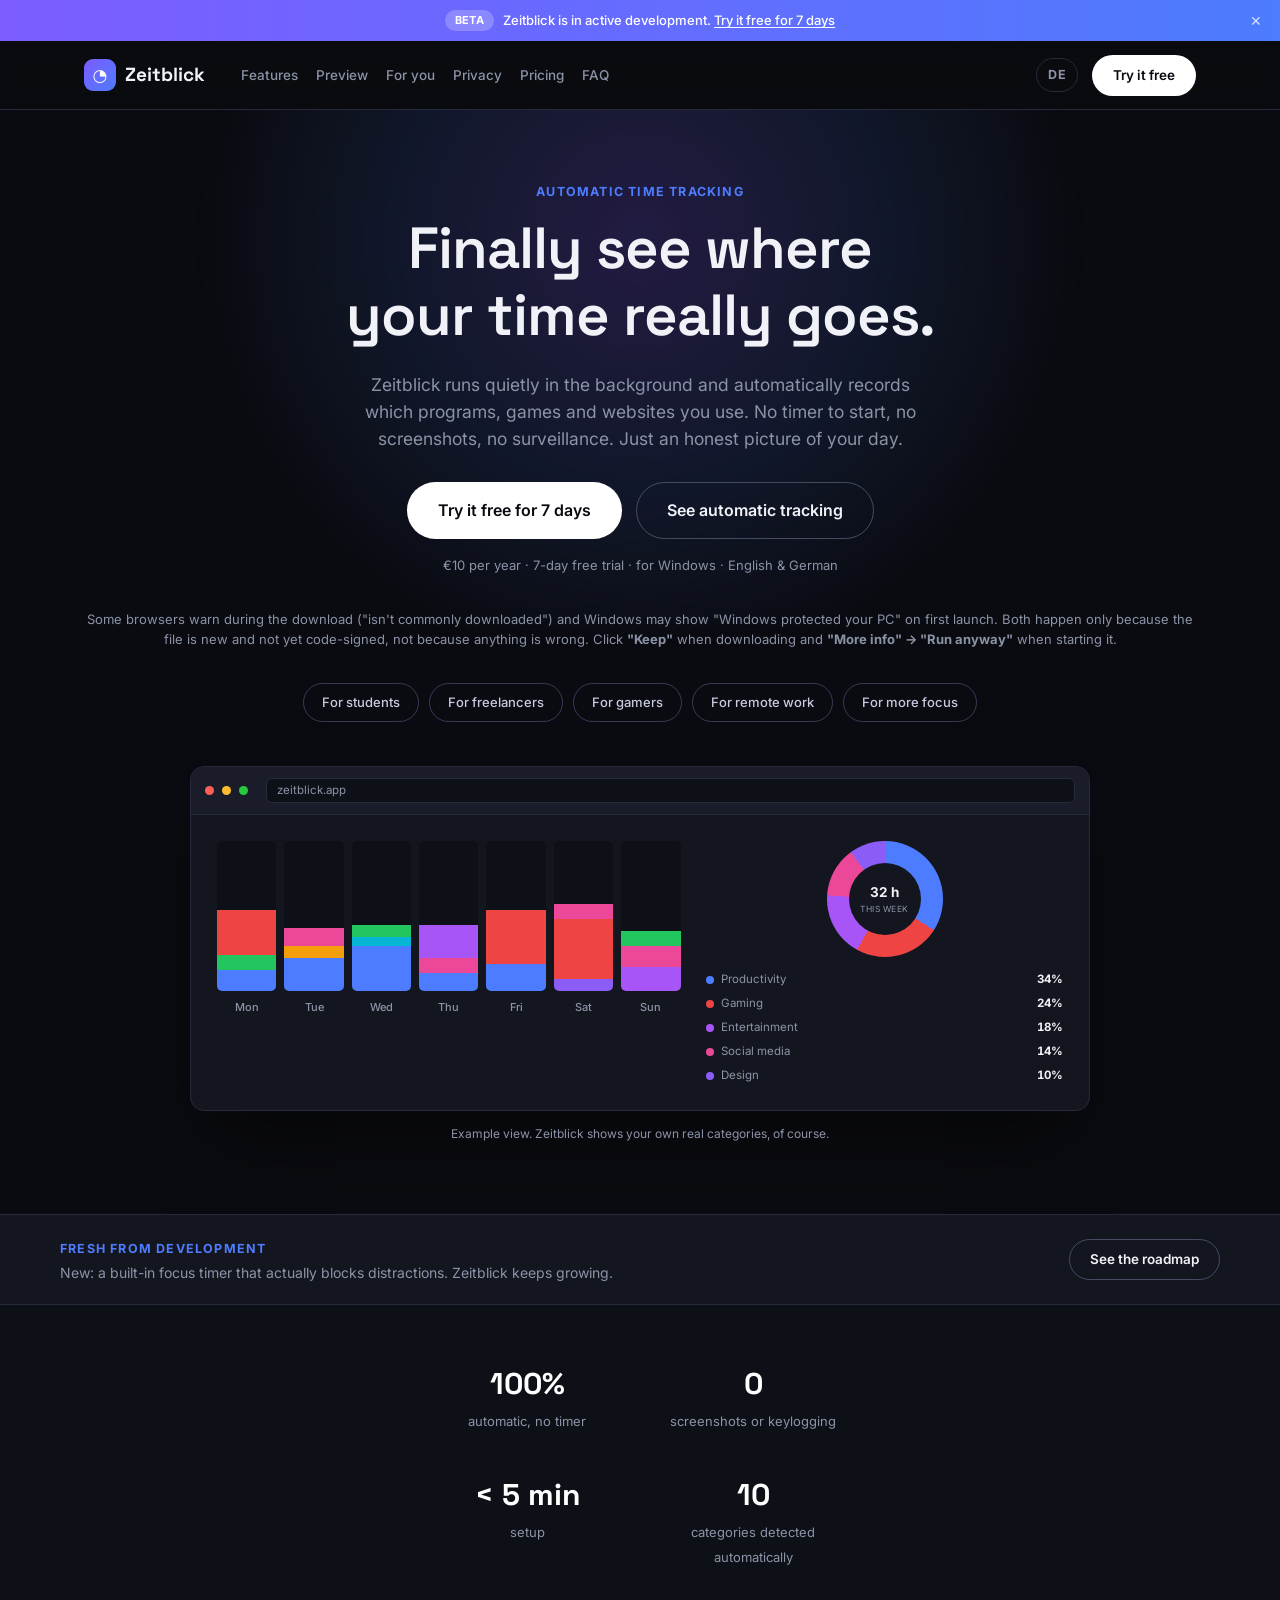
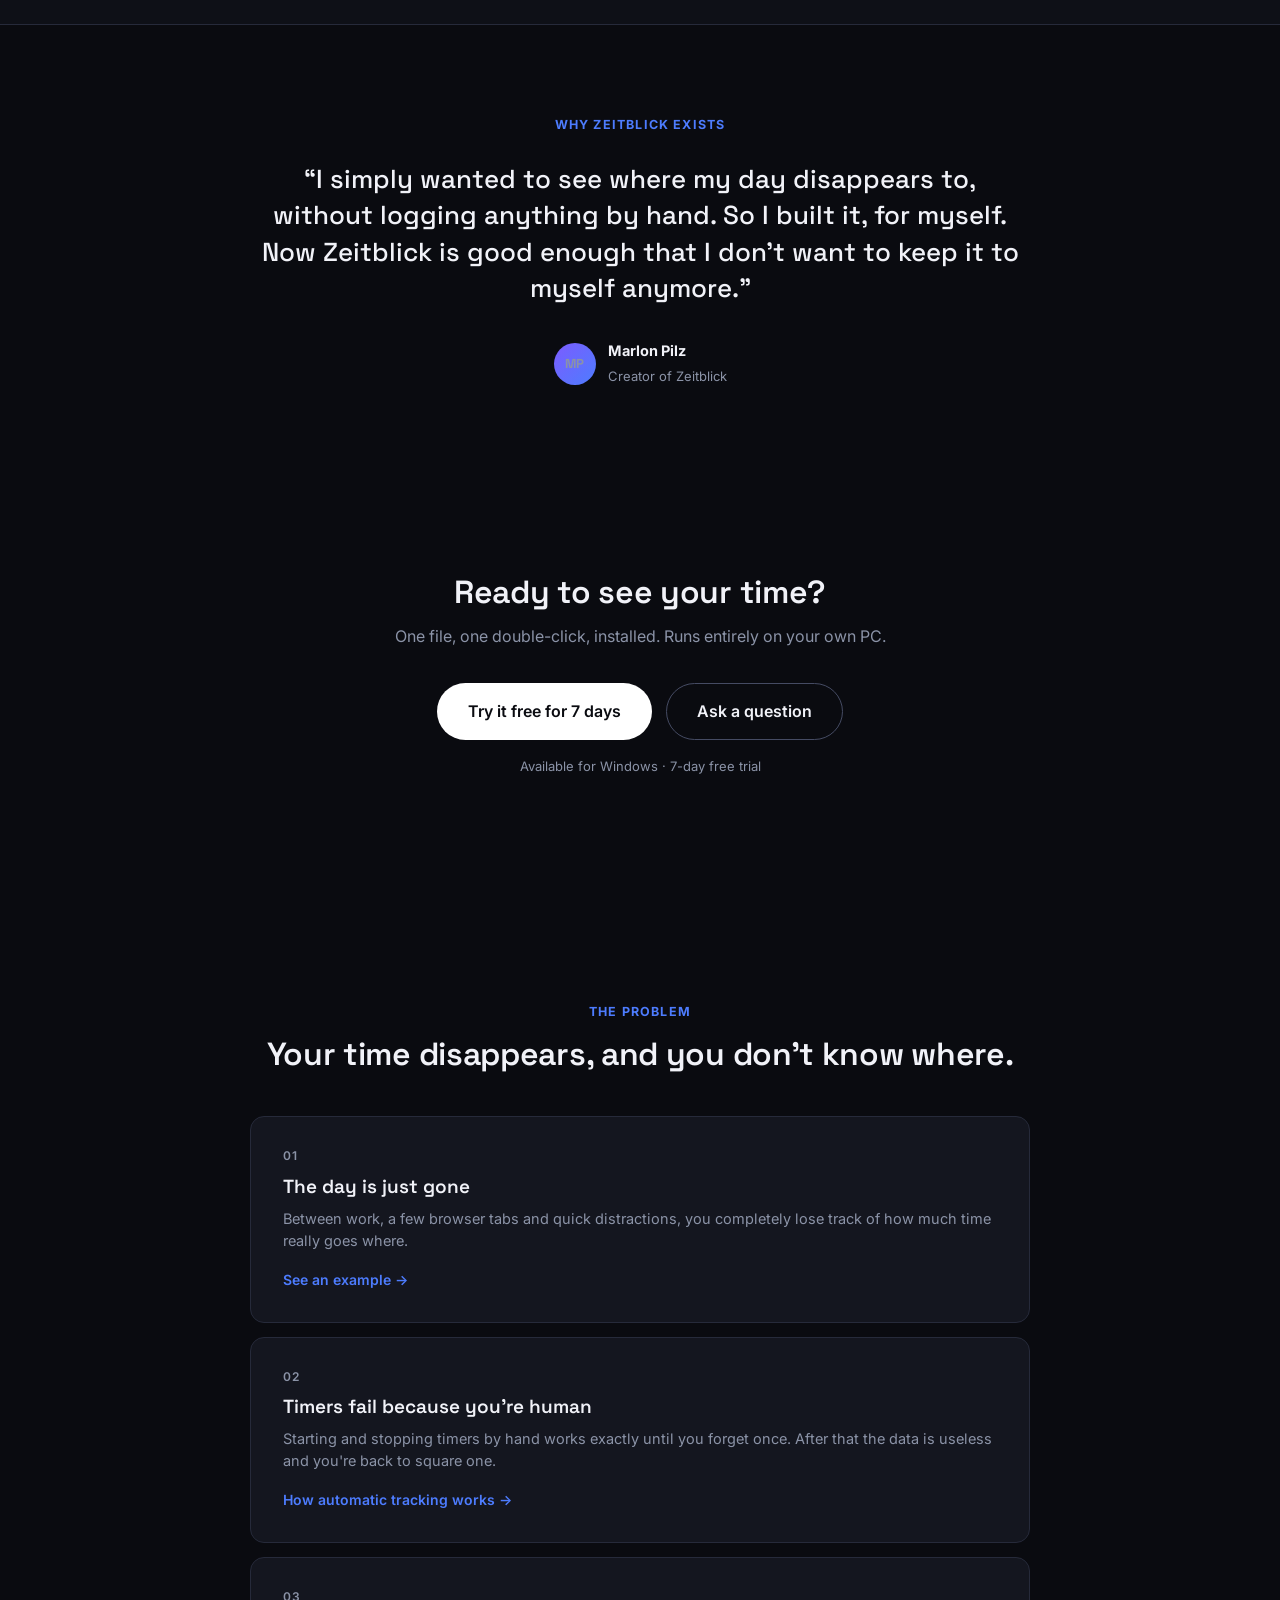
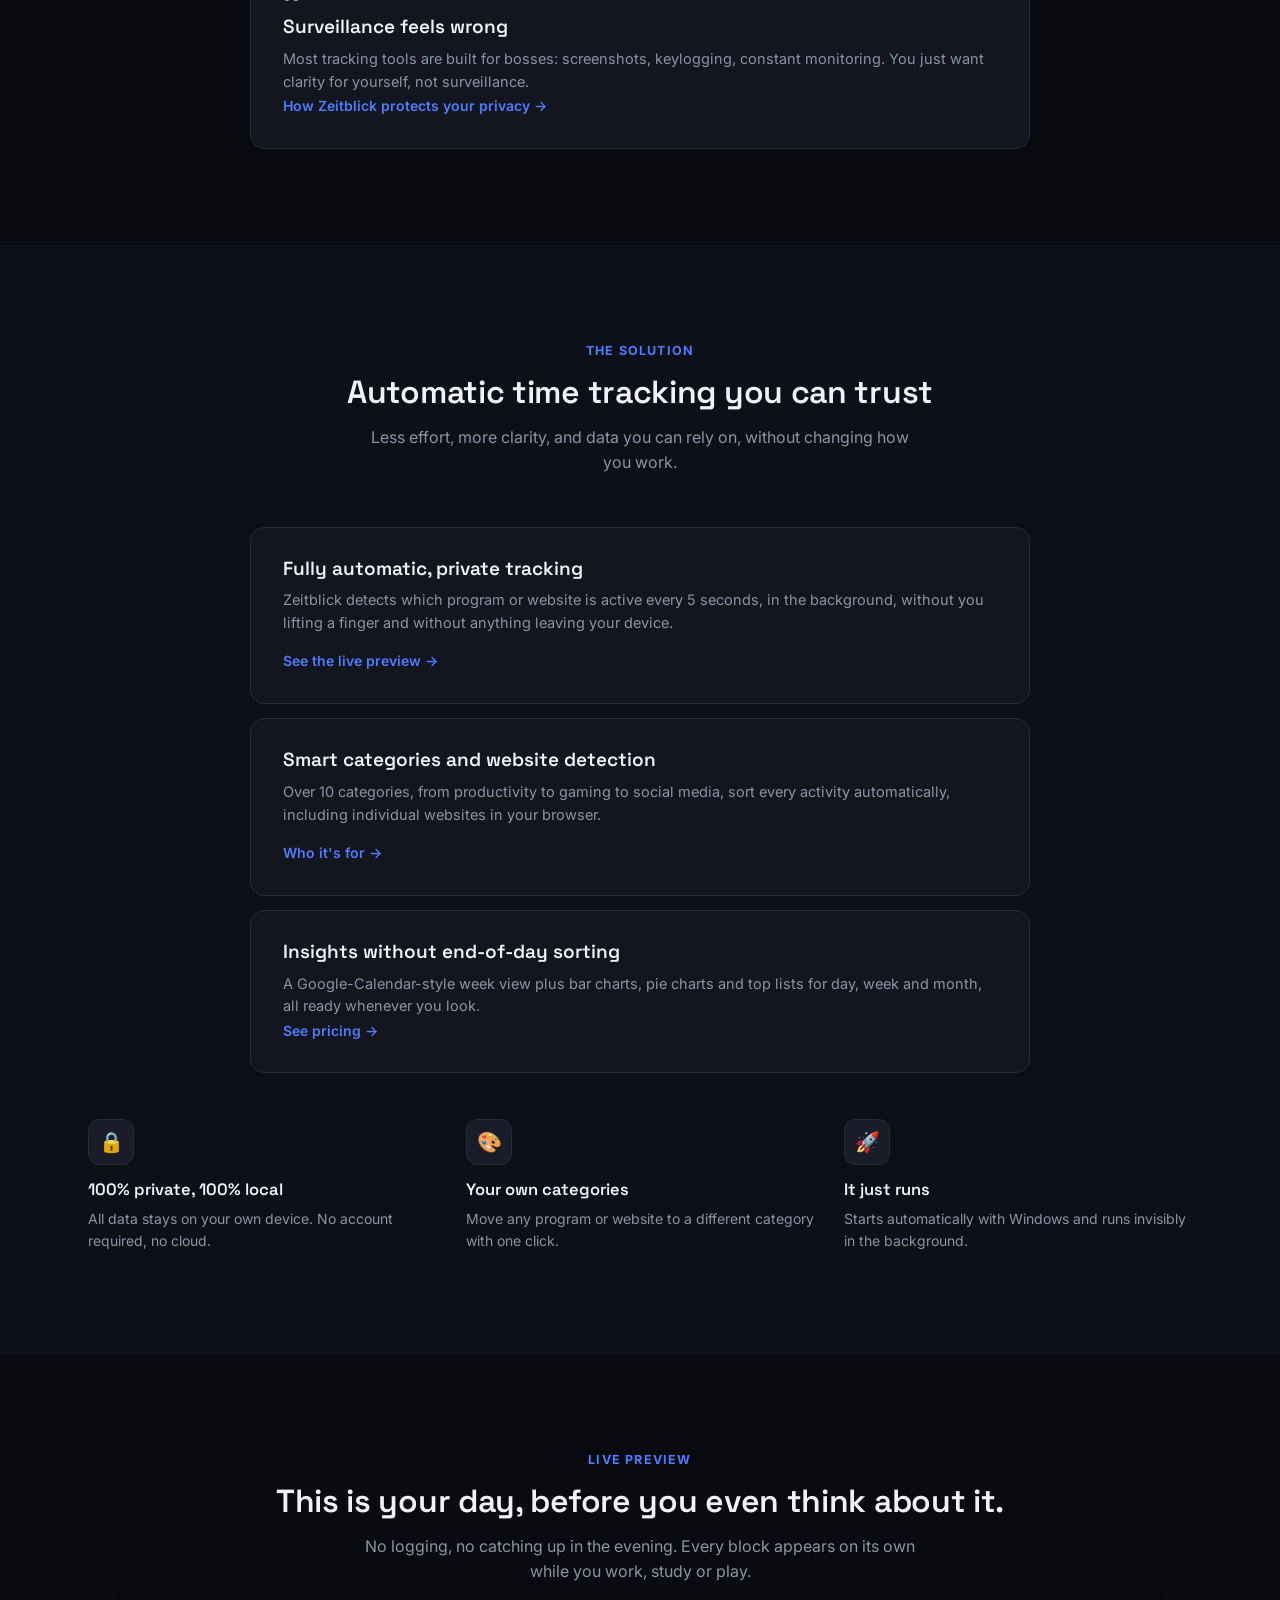
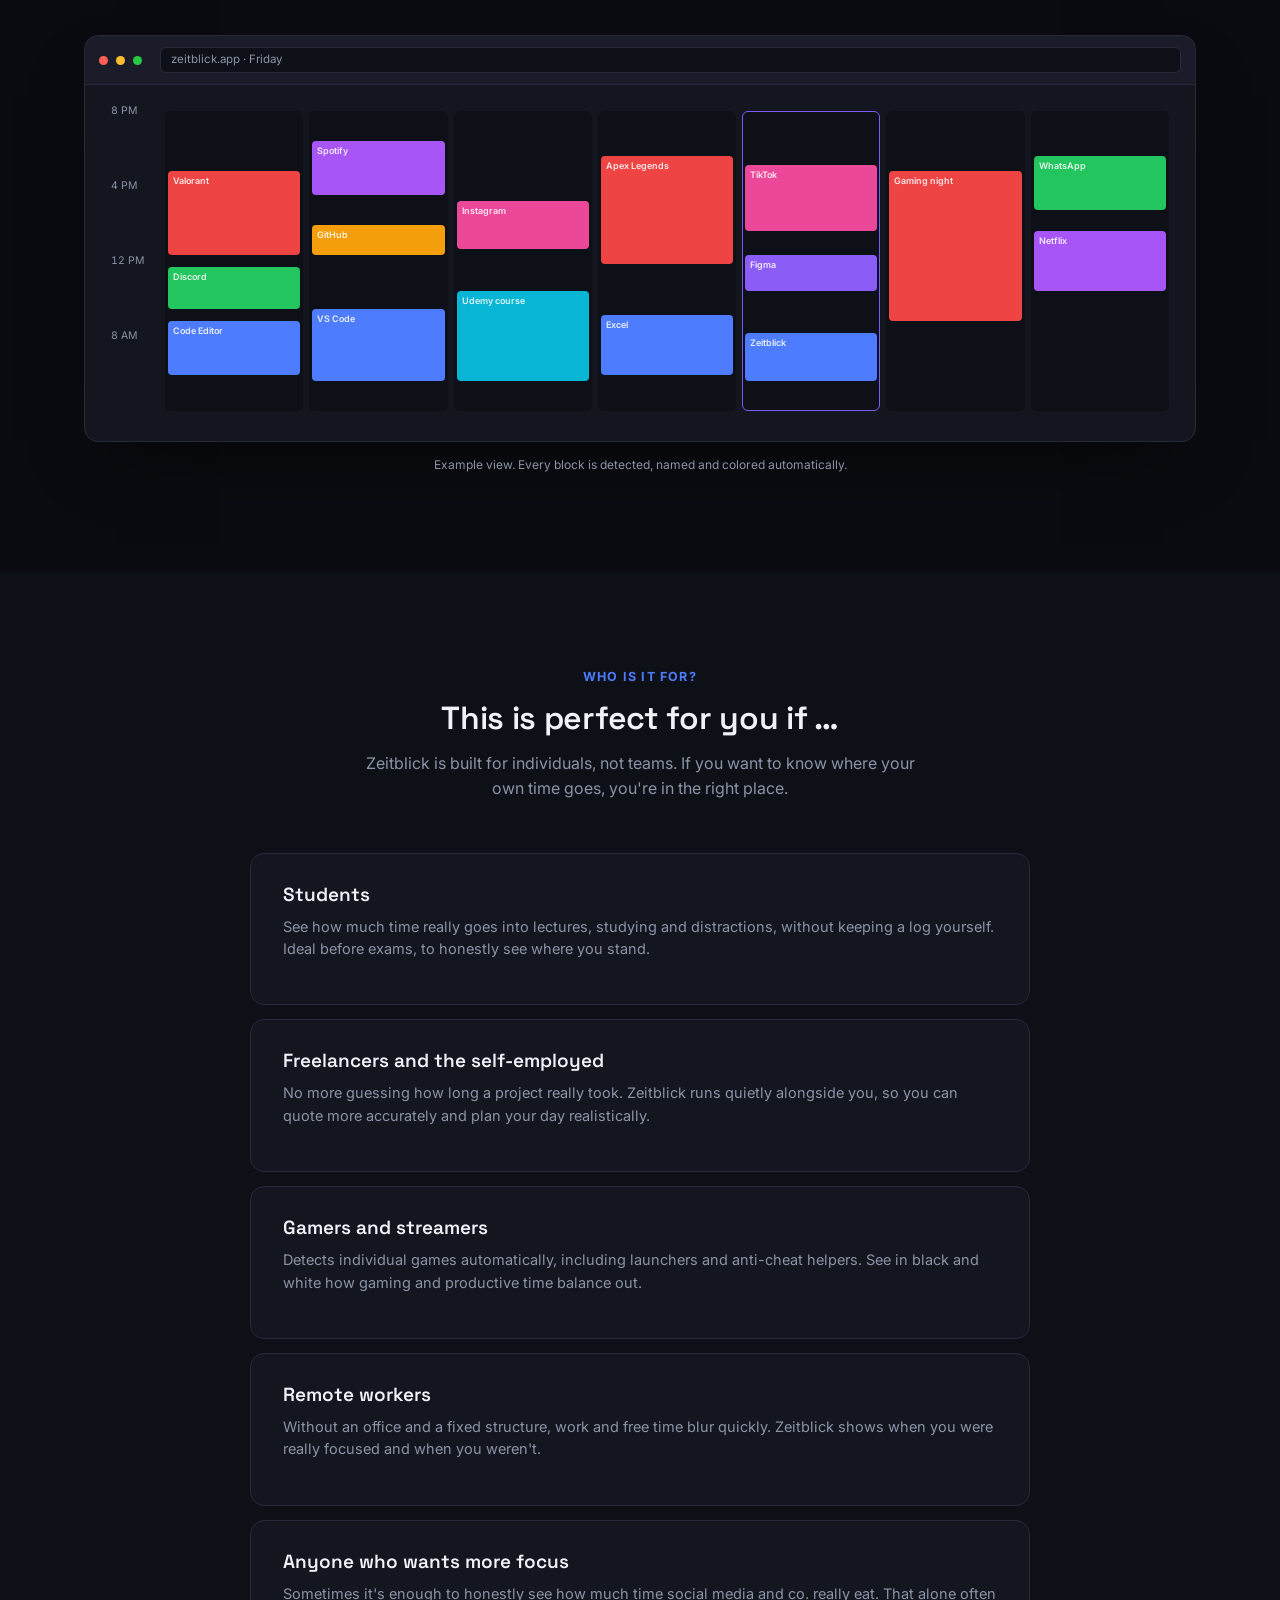
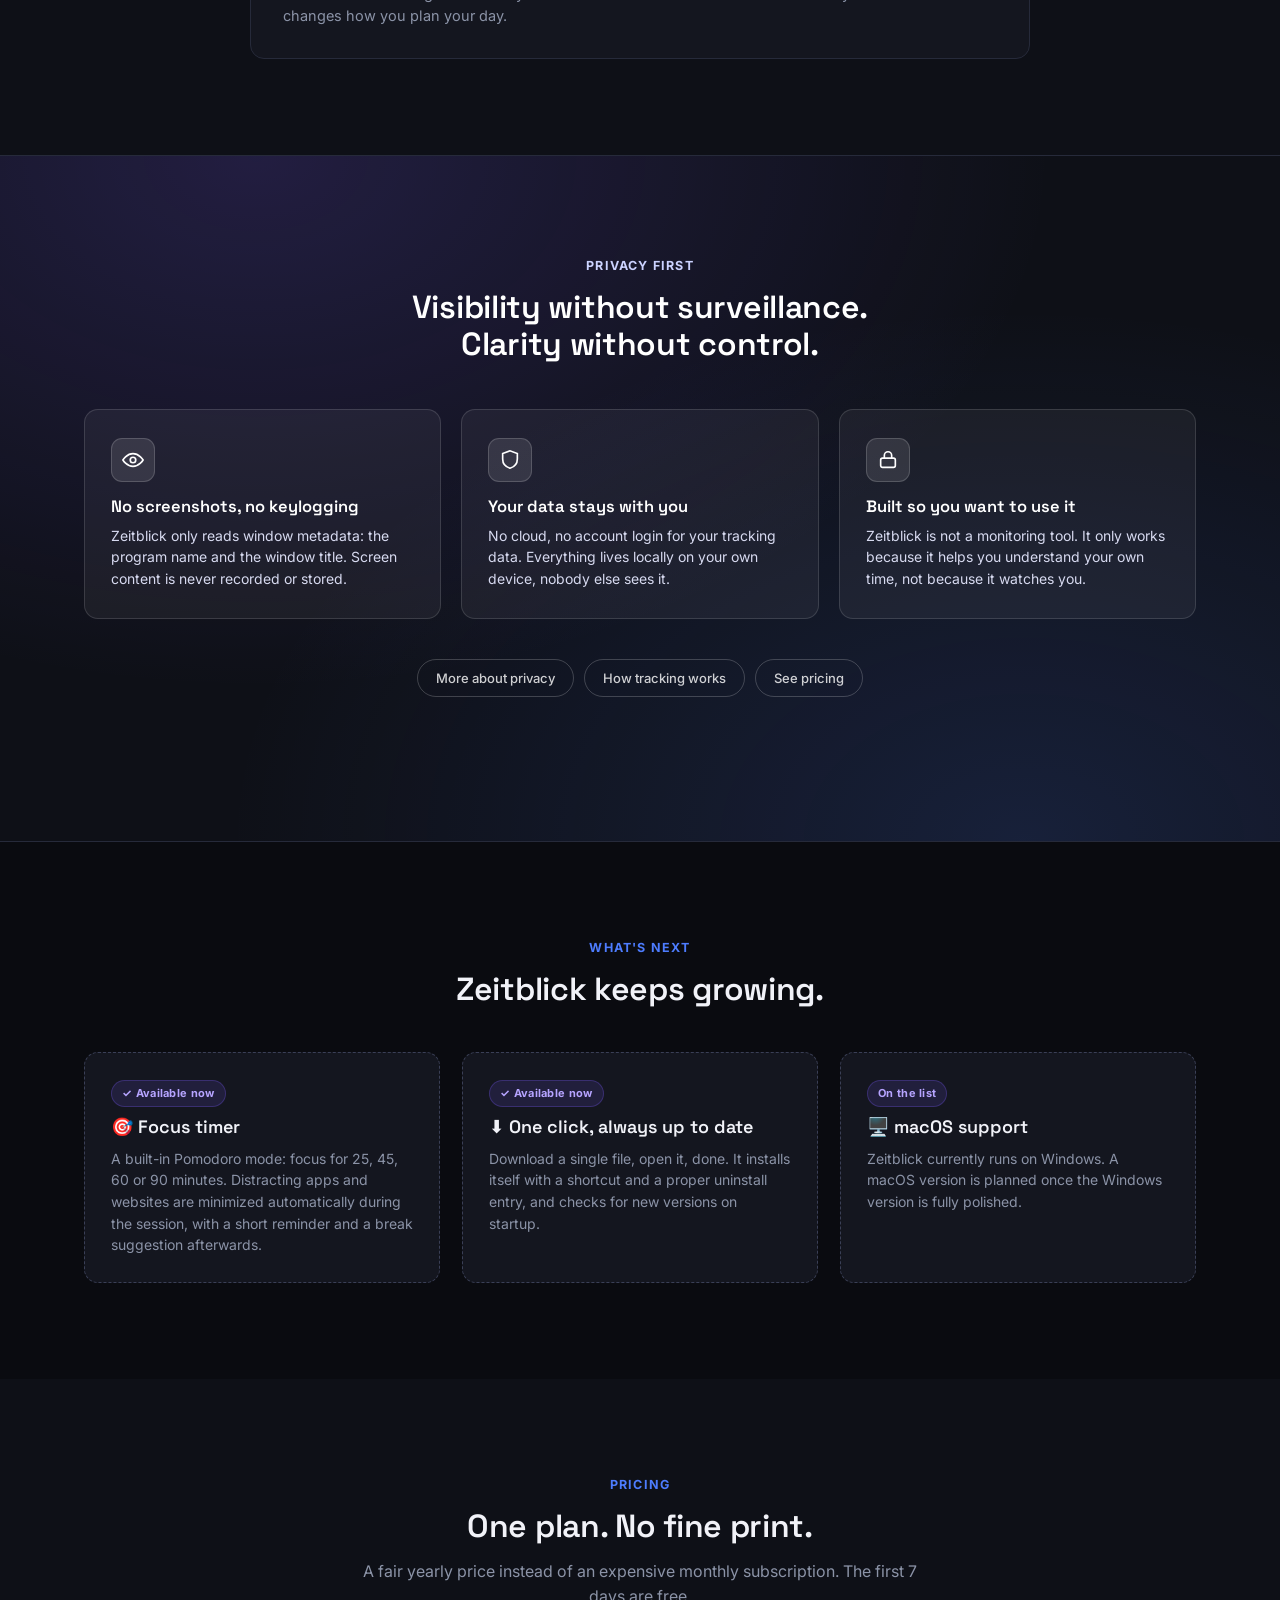
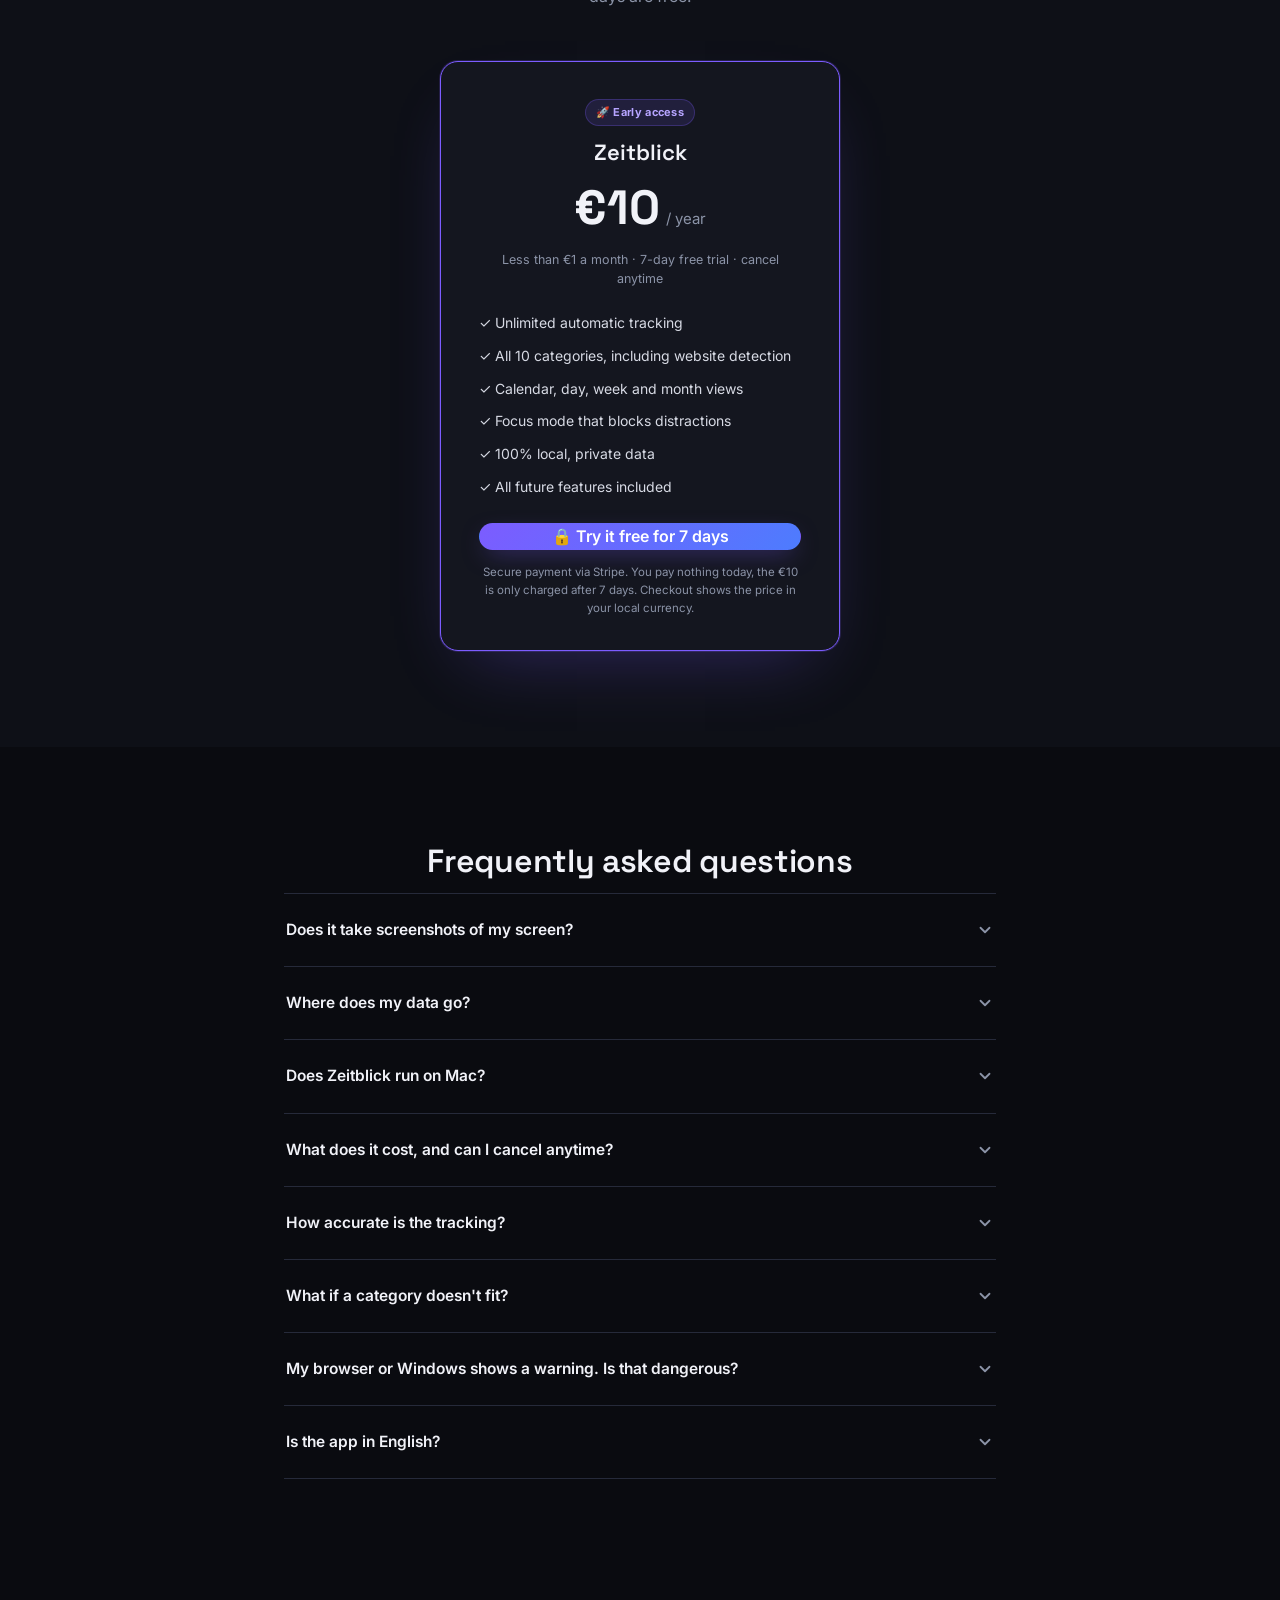
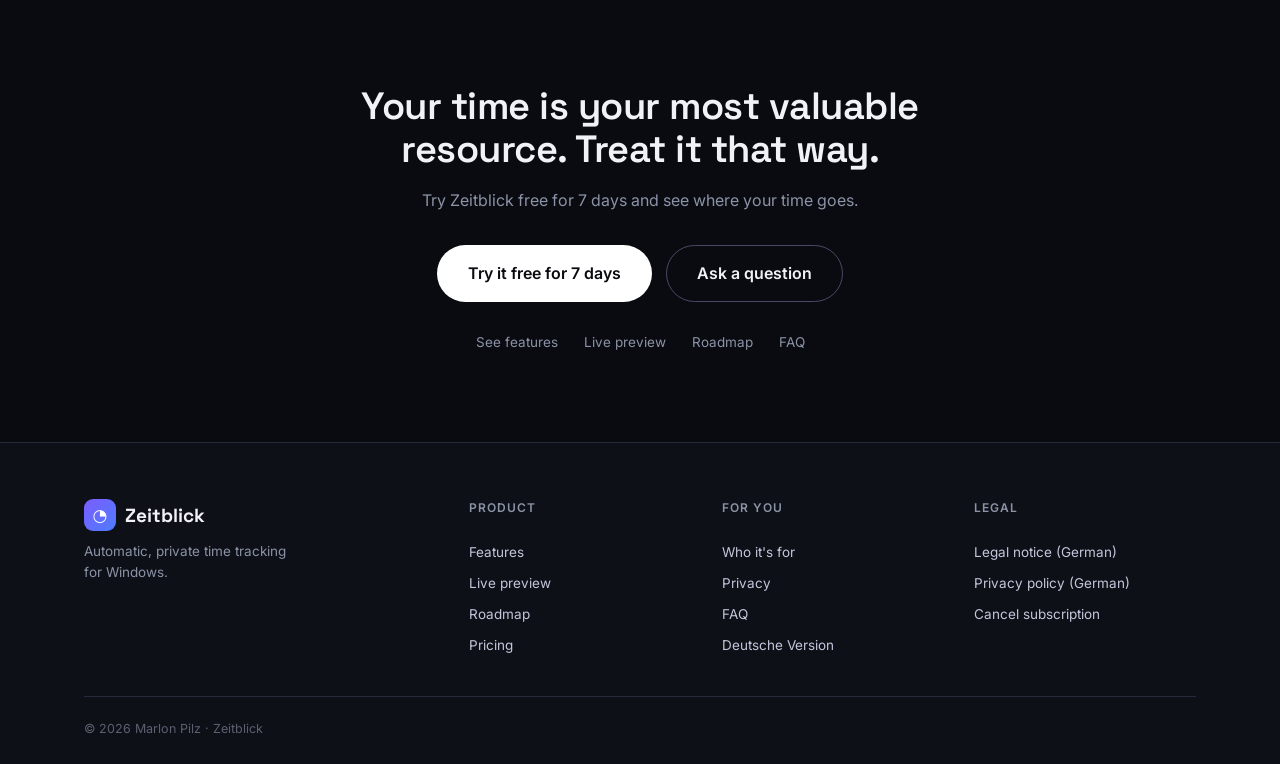
==== en/index.html @ 85704ac6 "Add English version of the site plus English ad images New en/ section (index, thanks, cancel) shari" ====
<!DOCTYPE html>
<html lang="en">
<head>
  <meta charset="UTF-8">
  <meta name="viewport" content="width=device-width, initial-scale=1.0">
  <title>Zeitblick – Automatic, private time tracking for Windows</title>
  <meta name="description" content="Zeitblick automatically tracks every app, game and website you use and shows you where your time really goes. No timers, no screenshots, 100% private.">
  <meta name="robots" content="noindex">
  <link rel="alternate" hreflang="de" href="https://smaloxzs.github.io/zeitblick-landing/">
  <link rel="alternate" hreflang="en" href="https://smaloxzs.github.io/zeitblick-landing/en/">
  <link rel="alternate" hreflang="x-default" href="https://smaloxzs.github.io/zeitblick-landing/en/">
  <meta property="og:type" content="website">
  <meta property="og:site_name" content="Zeitblick">
  <meta property="og:title" content="Zeitblick: See where your time really goes">
  <meta property="og:description" content="Automatic time tracking for Windows. No timers, no screenshots, everything stays on your PC. Try it free for 7 days, then €10 a year.">
  <meta property="og:url" content="https://smaloxzs.github.io/zeitblick-landing/en/">
  <meta property="og:image" content="https://smaloxzs.github.io/zeitblick-landing/og-image-en.png">
  <meta property="og:image:width" content="1200">
  <meta property="og:image:height" content="630">
  <meta property="og:locale" content="en_US">
  <meta name="twitter:card" content="summary_large_image">
  <link rel="icon" href="data:image/svg+xml,<svg xmlns='http://www.w3.org/2000/svg' viewBox='0 0 100 100'><text y='.9em' font-size='90'>⏱️</text></svg>">
  <link rel="preconnect" href="https://fonts.googleapis.com">
  <link rel="preconnect" href="https://fonts.gstatic.com" crossorigin>
  <link href="https://fonts.googleapis.com/css2?family=Space+Grotesk:wght@500;600;700&family=Inter:wght@400;500;600;700&display=swap" rel="stylesheet">
  <link rel="stylesheet" href="../style.css?v=6">
</head>
<body>

  <div class="top-banner" id="topBanner">
    <div class="top-banner-inner">
      <span class="top-banner-badge">Beta</span>
      <span>Zeitblick is in active development. <a href="#pricing">Try it free for 7 days</a></span>
    </div>
    <button class="top-banner-close" id="topBannerClose" aria-label="Close notice">✕</button>
  </div>

  <header class="site-header" id="top">
    <div class="container header-inner">
      <a href="#top" class="logo">
        <span class="logo-mark">◔</span>
        <span class="logo-text">Zeitblick</span>
      </a>
      <nav class="main-nav" id="mainNav">
        <a href="#features">Features</a>
        <a href="#preview">Preview</a>
        <a href="#for-you">For you</a>
        <a href="#privacy">Privacy</a>
        <a href="#pricing">Pricing</a>
        <a href="#faq">FAQ</a>
      </nav>
      <div class="header-actions">
        <a href="../" class="lang-switch" hreflang="de" lang="de" title="Deutsche Version">DE</a>
        <a href="https://buy.stripe.com/7sY9AU1iofcfcSf1mA2oE00" class="btn btn-pill-light btn-small">Try it free</a>
        <button class="nav-toggle" id="navToggle" aria-label="Open menu" aria-expanded="false">
          <span></span><span></span><span></span>
        </button>
      </div>
    </div>
  </header>

  <main>

    <!-- ══════════ Hero ══════════ -->
    <section class="hero">
      <div class="hero-glow" aria-hidden="true"></div>
      <div class="container hero-inner-stack">
        <span class="eyebrow center">Automatic time tracking</span>
        <h1 class="center">Finally see where<br>your time really goes.</h1>
        <p class="hero-sub center">
          Zeitblick runs quietly in the background and automatically records which
          programs, games and websites you use. No timer to start, no screenshots,
          no surveillance. Just an honest picture of your day.
        </p>
        <div class="hero-actions center">
          <a href="https://buy.stripe.com/7sY9AU1iofcfcSf1mA2oE00" class="btn btn-pill-light btn-large">Try it free for 7 days</a>
          <a href="#preview" class="btn btn-pill-ghost btn-large">See automatic tracking</a>
        </div>
        <p class="hero-note center">€10 per year · 7-day free trial · for Windows · English &amp; German</p>
        <p class="hero-note center">Some browsers warn during the download ("isn't commonly downloaded") and Windows may show "Windows protected your PC" on first launch. Both happen only because the file is new and not yet code-signed, not because anything is wrong. Click <strong>"Keep"</strong> when downloading and <strong>"More info" → "Run anyway"</strong> when starting it.</p>

        <div class="chip-row" id="for-you-chips">
          <a href="#for-you" class="chip">For students</a>
          <a href="#for-you" class="chip">For freelancers</a>
          <a href="#for-you" class="chip">For gamers</a>
          <a href="#for-you" class="chip">For remote work</a>
          <a href="#for-you" class="chip">For more focus</a>
        </div>

        <div class="hero-visual">
          <div class="browser-card">
            <div class="browser-bar">
              <span class="dot r"></span><span class="dot y"></span><span class="dot g"></span>
              <span class="browser-url">zeitblick.app</span>
            </div>
            <div class="browser-body">
              <div class="mini-week" role="img" aria-label="Example week overview by category">
                <div class="mini-day"><div class="mini-bar">
                  <span style="height:14%;background:var(--cat-produktiv)"></span>
                  <span style="height:10%;background:var(--cat-kommunikation)"></span>
                  <span style="height:30%;background:var(--cat-gaming)"></span>
                </div><b>Mon</b></div>
                <div class="mini-day"><div class="mini-bar">
                  <span style="height:22%;background:var(--cat-produktiv)"></span>
                  <span style="height:8%;background:var(--cat-browsing)"></span>
                  <span style="height:12%;background:var(--cat-sozial)"></span>
                </div><b>Tue</b></div>
                <div class="mini-day"><div class="mini-bar">
                  <span style="height:30%;background:var(--cat-produktiv)"></span>
                  <span style="height:6%;background:var(--cat-lernen)"></span>
                  <span style="height:8%;background:var(--cat-kommunikation)"></span>
                </div><b>Wed</b></div>
                <div class="mini-day"><div class="mini-bar">
                  <span style="height:12%;background:var(--cat-produktiv)"></span>
                  <span style="height:10%;background:var(--cat-sozial)"></span>
                  <span style="height:22%;background:var(--cat-unterhaltung)"></span>
                </div><b>Thu</b></div>
                <div class="mini-day"><div class="mini-bar">
                  <span style="height:18%;background:var(--cat-produktiv)"></span>
                  <span style="height:36%;background:var(--cat-gaming)"></span>
                </div><b>Fri</b></div>
                <div class="mini-day"><div class="mini-bar">
                  <span style="height:8%;background:var(--cat-design)"></span>
                  <span style="height:40%;background:var(--cat-gaming)"></span>
                  <span style="height:10%;background:var(--cat-sozial)"></span>
                </div><b>Sat</b></div>
                <div class="mini-day"><div class="mini-bar">
                  <span style="height:16%;background:var(--cat-unterhaltung)"></span>
                  <span style="height:14%;background:var(--cat-sozial)"></span>
                  <span style="height:10%;background:var(--cat-kommunikation)"></span>
                </div><b>Sun</b></div>
              </div>
              <div class="mini-stats">
                <div class="mini-donut" style="background: conic-gradient(
                  var(--cat-produktiv) 0% 34%,
                  var(--cat-gaming) 34% 58%,
                  var(--cat-unterhaltung) 58% 76%,
                  var(--cat-sozial) 76% 90%,
                  var(--cat-design) 90% 100%)">
                  <div class="mini-donut-hole">
                    <b>32 h</b>
                    <span>this week</span>
                  </div>
                </div>
                <div class="mini-legend">
                  <div><span class="dot" style="background:var(--cat-produktiv)"></span>Productivity<b>34%</b></div>
                  <div><span class="dot" style="background:var(--cat-gaming)"></span>Gaming<b>24%</b></div>
                  <div><span class="dot" style="background:var(--cat-unterhaltung)"></span>Entertainment<b>18%</b></div>
                  <div><span class="dot" style="background:var(--cat-sozial)"></span>Social media<b>14%</b></div>
                  <div><span class="dot" style="background:var(--cat-design)"></span>Design<b>10%</b></div>
                </div>
              </div>
            </div>
          </div>
          <p class="visual-caption center">Example view. Zeitblick shows your own real categories, of course.</p>
        </div>
      </div>
    </section>

    <!-- ══════════ Teaser ══════════ -->
    <div class="teaser-bar">
      <div class="container teaser-inner">
        <div>
          <span class="eyebrow">Fresh from development</span>
          <p>New: a built-in focus timer that actually blocks distractions. Zeitblick keeps growing.</p>
        </div>
        <a href="#roadmap" class="btn btn-pill-ghost btn-small">See the roadmap</a>
      </div>
    </div>

    <!-- ══════════ Trust bar ══════════ -->
    <section class="trust-bar">
      <div class="container trust-grid">
        <div><b>100%</b><span>automatic, no timer</span></div>
        <div><b>0</b><span>screenshots or keylogging</span></div>
        <div><b>&lt; 5 min</b><span>setup</span></div>
        <div><b>10</b><span>categories detected automatically</span></div>
      </div>
    </section>

    <!-- ══════════ Founder quote ══════════ -->
    <section class="quote-section">
      <div class="container center">
        <span class="eyebrow center">Why Zeitblick exists</span>
        <blockquote>
          “I simply wanted to see where my day disappears to, without logging
          anything by hand. So I built it, for myself. Now Zeitblick is good enough
          that I don't want to keep it to myself anymore.”
        </blockquote>
        <div class="quote-author">
          <span class="avatar-initial">MP</span>
          <div>
            <b>Marlon Pilz</b>
            <span>Creator of Zeitblick</span>
          </div>
        </div>
      </div>
    </section>

    <!-- ══════════ Mid CTA ══════════ -->
    <section class="section download-cta">
      <div class="container center">
        <h2 class="section-title">Ready to see your time?</h2>
        <p class="section-sub">One file, one double-click, installed. Runs entirely on your own PC.</p>
        <div class="hero-actions center">
          <a href="https://buy.stripe.com/7sY9AU1iofcfcSf1mA2oE00" class="btn btn-pill-light btn-large">Try it free for 7 days</a>
          <a href="mailto:smalox.der.beste@gmail.com?subject=Question%20about%20Zeitblick" class="btn btn-pill-ghost btn-large">Ask a question</a>
        </div>
        <p class="hero-note">Available for Windows · 7-day free trial</p>
      </div>
    </section>

    <!-- ══════════ Problem ══════════ -->
    <section class="section" id="problem">
      <div class="container">
        <span class="eyebrow center">The problem</span>
        <h2 class="section-title center">Your time disappears, and you don't know where.</h2>
        <div class="stacked-list">
          <div class="stacked-card">
            <span class="stacked-num">01</span>
            <h3>The day is just gone</h3>
            <p>Between work, a few browser tabs and quick distractions, you completely lose track of how much time really goes where.</p>
            <a href="#preview" class="link-arrow">See an example →</a>
          </div>
          <div class="stacked-card">
            <span class="stacked-num">02</span>
            <h3>Timers fail because you're human</h3>
            <p>Starting and stopping timers by hand works exactly until you forget once. After that the data is useless and you're back to square one.</p>
            <a href="#features" class="link-arrow">How automatic tracking works →</a>
          </div>
          <div class="stacked-card">
            <span class="stacked-num">03</span>
            <h3>Surveillance feels wrong</h3>
            <p>Most tracking tools are built for bosses: screenshots, keylogging, constant monitoring. You just want clarity for yourself, not surveillance.</p>
            <a href="#privacy" class="link-arrow">How Zeitblick protects your privacy →</a>
          </div>
        </div>
      </div>
    </section>

    <!-- ══════════ Solution ══════════ -->
    <section class="section section-alt" id="features">
      <div class="container">
        <span class="eyebrow center">The solution</span>
        <h2 class="section-title center">Automatic time tracking you can trust</h2>
        <p class="section-sub center">Less effort, more clarity, and data you can rely on, without changing how you work.</p>

        <div class="stacked-list">
          <div class="stacked-card">
            <h3>Fully automatic, private tracking</h3>
            <p>Zeitblick detects which program or website is active every 5 seconds, in the background, without you lifting a finger and without anything leaving your device.</p>
            <a href="#preview" class="link-arrow">See the live preview →</a>
          </div>
          <div class="stacked-card">
            <h3>Smart categories and website detection</h3>
            <p>Over 10 categories, from productivity to gaming to social media, sort every activity automatically, including individual websites in your browser.</p>
            <a href="#for-you" class="link-arrow">Who it's for →</a>
          </div>
          <div class="stacked-card">
            <h3>Insights without end-of-day sorting</h3>
            <p>A Google-Calendar-style week view plus bar charts, pie charts and top lists for day, week and month, all ready whenever you look.</p>
            <a href="#pricing" class="link-arrow">See pricing →</a>
          </div>
        </div>

        <div class="card-grid three feature-grid">
          <div class="feature">
            <div class="feature-icon">🔒</div>
            <h3>100% private, 100% local</h3>
            <p>All data stays on your own device. No account required, no cloud.</p>
          </div>
          <div class="feature">
            <div class="feature-icon">🎨</div>
            <h3>Your own categories</h3>
            <p>Move any program or website to a different category with one click.</p>
          </div>
          <div class="feature">
            <div class="feature-icon">🚀</div>
            <h3>It just runs</h3>
            <p>Starts automatically with Windows and runs invisibly in the background.</p>
          </div>
        </div>
      </div>
    </section>

    <!-- ══════════ Live preview ══════════ -->
    <section class="section" id="preview">
      <div class="container">
        <span class="eyebrow center">Live preview</span>
        <h2 class="section-title center">This is your day, before you even think about it.</h2>
        <p class="section-sub center">No logging, no catching up in the evening. Every block appears on its own while you work, study or play.</p>

        <div class="preview-card">
          <div class="browser-bar">
            <span class="dot r"></span><span class="dot y"></span><span class="dot g"></span>
            <span class="browser-url">zeitblick.app · Friday</span>
          </div>
          <div class="cal-preview">
            <div class="cal-axis">
              <span style="top:0%">8 PM</span>
              <span style="top:25%">4 PM</span>
              <span style="top:50%">12 PM</span>
              <span style="top:75%">8 AM</span>
            </div>
            <div class="cal-days" role="img" aria-label="Example day with colored category blocks">
              <div class="cal-col">
                <span class="blk" style="top:70%;height:18%;background:var(--cat-produktiv)">Code Editor</span>
                <span class="blk" style="top:52%;height:14%;background:var(--cat-kommunikation)">Discord</span>
                <span class="blk" style="top:20%;height:28%;background:var(--cat-gaming)">Valorant</span>
              </div>
              <div class="cal-col">
                <span class="blk" style="top:66%;height:24%;background:var(--cat-produktiv)">VS Code</span>
                <span class="blk" style="top:38%;height:10%;background:var(--cat-browsing)">GitHub</span>
                <span class="blk" style="top:10%;height:18%;background:var(--cat-unterhaltung)">Spotify</span>
              </div>
              <div class="cal-col">
                <span class="blk" style="top:60%;height:30%;background:var(--cat-lernen)">Udemy course</span>
                <span class="blk" style="top:30%;height:16%;background:var(--cat-sozial)">Instagram</span>
              </div>
              <div class="cal-col">
                <span class="blk" style="top:68%;height:20%;background:var(--cat-produktiv)">Excel</span>
                <span class="blk" style="top:15%;height:36%;background:var(--cat-gaming)">Apex Legends</span>
              </div>
              <div class="cal-col cal-col-today">
                <span class="blk" style="top:74%;height:16%;background:var(--cat-produktiv)">Zeitblick</span>
                <span class="blk" style="top:48%;height:12%;background:var(--cat-design)">Figma</span>
                <span class="blk" style="top:18%;height:22%;background:var(--cat-sozial)">TikTok</span>
              </div>
              <div class="cal-col">
                <span class="blk" style="top:20%;height:50%;background:var(--cat-gaming)">Gaming night</span>
              </div>
              <div class="cal-col">
                <span class="blk" style="top:40%;height:20%;background:var(--cat-unterhaltung)">Netflix</span>
                <span class="blk" style="top:15%;height:18%;background:var(--cat-kommunikation)">WhatsApp</span>
              </div>
            </div>
          </div>
        </div>
        <p class="visual-caption center">Example view. Every block is detected, named and colored automatically.</p>
      </div>
    </section>

    <!-- ══════════ Personas ══════════ -->
    <section class="section section-alt" id="for-you">
      <div class="container">
        <span class="eyebrow center">Who is it for?</span>
        <h2 class="section-title center">This is perfect for you if …</h2>
        <p class="section-sub center">Zeitblick is built for individuals, not teams. If you want to know where your own time goes, you're in the right place.</p>

        <div class="stacked-list">
          <div class="stacked-card">
            <h3>Students</h3>
            <p>See how much time really goes into lectures, studying and distractions, without keeping a log yourself. Ideal before exams, to honestly see where you stand.</p>
          </div>
          <div class="stacked-card">
            <h3>Freelancers and the self-employed</h3>
            <p>No more guessing how long a project really took. Zeitblick runs quietly alongside you, so you can quote more accurately and plan your day realistically.</p>
          </div>
          <div class="stacked-card">
            <h3>Gamers and streamers</h3>
            <p>Detects individual games automatically, including launchers and anti-cheat helpers. See in black and white how gaming and productive time balance out.</p>
          </div>
          <div class="stacked-card">
            <h3>Remote workers</h3>
            <p>Without an office and a fixed structure, work and free time blur quickly. Zeitblick shows when you were really focused and when you weren't.</p>
          </div>
          <div class="stacked-card">
            <h3>Anyone who wants more focus</h3>
            <p>Sometimes it's enough to honestly see how much time social media and co. really eat. That alone often changes how you plan your day.</p>
          </div>
        </div>
      </div>
    </section>

    <!-- ══════════ Privacy ══════════ -->
    <section class="privacy-section" id="privacy">
      <div class="container">
        <span class="eyebrow center light">Privacy first</span>
        <h2 class="section-title center light">Visibility without surveillance.<br>Clarity without control.</h2>

        <div class="privacy-grid">
          <div class="privacy-card">
            <div class="privacy-icon">
              <svg width="22" height="22" viewBox="0 0 24 24" fill="none" stroke="#fff" stroke-width="1.8"><path d="M1 12s4-7 11-7 11 7 11 7-4 7-11 7-11-7-11-7Z"/><circle cx="12" cy="12" r="3"/></svg>
            </div>
            <h3>No screenshots, no keylogging</h3>
            <p>Zeitblick only reads window metadata: the program name and the window title. Screen content is never recorded or stored.</p>
          </div>
          <div class="privacy-card">
            <div class="privacy-icon">
              <svg width="22" height="22" viewBox="0 0 24 24" fill="none" stroke="#fff" stroke-width="1.8"><path d="M12 2 4 5v6c0 5 3.4 8.7 8 10 4.6-1.3 8-5 8-10V5l-8-3Z"/></svg>
            </div>
            <h3>Your data stays with you</h3>
            <p>No cloud, no account login for your tracking data. Everything lives locally on your own device, nobody else sees it.</p>
          </div>
          <div class="privacy-card">
            <div class="privacy-icon">
              <svg width="22" height="22" viewBox="0 0 24 24" fill="none" stroke="#fff" stroke-width="1.8"><rect x="4" y="10" width="16" height="10" rx="2"/><path d="M8 10V7a4 4 0 0 1 8 0v3"/></svg>
            </div>
            <h3>Built so you want to use it</h3>
            <p>Zeitblick is not a monitoring tool. It only works because it helps you understand your own time, not because it watches you.</p>
          </div>
        </div>

        <div class="chip-row center">
          <a href="#faq" class="chip chip-light">More about privacy</a>
          <a href="#features" class="chip chip-light">How tracking works</a>
          <a href="#pricing" class="chip chip-light">See pricing</a>
        </div>
      </div>
    </section>

    <!-- ══════════ Roadmap ══════════ -->
    <section class="section" id="roadmap">
      <div class="container">
        <span class="eyebrow center">What's next</span>
        <h2 class="section-title center">Zeitblick keeps growing.</h2>
        <div class="card-grid three">
          <div class="roadmap-card">
            <span class="badge-soon">✓ Available now</span>
            <h3>🎯 Focus timer</h3>
            <p>A built-in Pomodoro mode: focus for 25, 45, 60 or 90 minutes. Distracting apps and websites are minimized automatically during the session, with a short reminder and a break suggestion afterwards.</p>
          </div>
          <div class="roadmap-card">
            <span class="badge-soon">✓ Available now</span>
            <h3>⬇️ One click, always up to date</h3>
            <p>Download a single file, open it, done. It installs itself with a shortcut and a proper uninstall entry, and checks for new versions on startup.</p>
          </div>
          <div class="roadmap-card">
            <span class="badge-soon">On the list</span>
            <h3>🖥️ macOS support</h3>
            <p>Zeitblick currently runs on Windows. A macOS version is planned once the Windows version is fully polished.</p>
          </div>
        </div>
      </div>
    </section>

    <!-- ══════════ Pricing ══════════ -->
    <section class="section section-alt" id="pricing">
      <div class="container">
        <span class="eyebrow center">Pricing</span>
        <h2 class="section-title center">One plan. No fine print.</h2>
        <p class="section-sub center">A fair yearly price instead of an expensive monthly subscription. The first 7 days are free.</p>

        <div class="pricing-wrap">
          <div class="pricing-card">
            <span class="badge-soon">🚀 Early access</span>
            <h3>Zeitblick</h3>
            <div class="price"><span class="price-amount">€10</span><span class="price-period">/ year</span></div>
            <p class="price-note">Less than €1 a month · 7-day free trial · cancel anytime</p>
            <ul class="price-features">
              <li>✓ Unlimited automatic tracking</li>
              <li>✓ All 10 categories, including website detection</li>
              <li>✓ Calendar, day, week and month views</li>
              <li>✓ Focus mode that blocks distractions</li>
              <li>✓ 100% local, private data</li>
              <li>✓ All future features included</li>
            </ul>

            <a href="https://buy.stripe.com/7sY9AU1iofcfcSf1mA2oE00" class="btn btn-pill-solid" style="width:100%;margin-bottom:14px">🔒 Try it free for 7 days</a>

            <p class="waitlist-note">Secure payment via Stripe. You pay nothing today, the €10 is only charged after 7 days. Checkout shows the price in your local currency.</p>
          </div>
        </div>
      </div>
    </section>

    <!-- ══════════ FAQ ══════════ -->
    <section class="section" id="faq">
      <div class="container narrow">
        <h2 class="section-title center">Frequently asked questions</h2>

        <div class="faq-list">
          <details class="faq-item">
            <summary>Does it take screenshots of my screen?<span class="chev"></span></summary>
            <p>No. Zeitblick only reads window metadata, meaning the program name and the window title. There are no screenshots, no keylogging and no screen recording, neither stored nor sent anywhere.</p>
          </details>
          <details class="faq-item">
            <summary>Where does my data go?<span class="chev"></span></summary>
            <p>Only onto your own device. There is no cloud and no account needed for your tracking data. Nobody but you sees what you did and when.</p>
          </details>
          <details class="faq-item">
            <summary>Does Zeitblick run on Mac?<span class="chev"></span></summary>
            <p>Right now Zeitblick is built for Windows. A macOS version is on the roadmap once the Windows version is fully polished.</p>
          </details>
          <details class="faq-item">
            <summary>What does it cost, and can I cancel anytime?<span class="chev"></span></summary>
            <p>Zeitblick costs €10 per year, and the first 7 days are free. At checkout the price is shown in your local currency. You can cancel anytime, your subscription simply won't renew. Your tracked data stays on your device. <a href="cancel.html">How to cancel</a>.</p>
          </details>
          <details class="faq-item">
            <summary>How accurate is the tracking?<span class="chev"></span></summary>
            <p>Zeitblick checks the active window every 5 seconds and automatically detects idle time after 3 minutes without mouse or keyboard input. That's accurate enough for everyday life without drowning you in second-by-second detail.</p>
          </details>
          <details class="faq-item">
            <summary>What if a category doesn't fit?<span class="chev"></span></summary>
            <p>You can move any program or website to another category with one click. Your change applies immediately and permanently.</p>
          </details>
          <details class="faq-item">
            <summary>My browser or Windows shows a warning. Is that dangerous?<span class="chev"></span></summary>
            <p>No. Both the download warning ("isn't commonly downloaded") and "Windows protected your PC" appear because the file is new and not yet signed with a paid certificate, not because anything was found. Click "Keep" when downloading, and "More info" and then "Run anyway" when opening it.</p>
          </details>
          <details class="faq-item">
            <summary>Is the app in English?<span class="chev"></span></summary>
            <p>Yes. Zeitblick is fully available in English and German, you can switch the language at the top of the sidebar.</p>
          </details>
        </div>
      </div>
    </section>

    <!-- ══════════ Final CTA ══════════ -->
    <section class="final-cta">
      <div class="container center">
        <h2>Your time is your most valuable<br>resource. Treat it that way.</h2>
        <p>Try Zeitblick free for 7 days and see where your time goes.</p>
        <div class="hero-actions center">
          <a href="https://buy.stripe.com/7sY9AU1iofcfcSf1mA2oE00" class="btn btn-pill-light btn-large">Try it free for 7 days</a>
          <a href="mailto:smalox.der.beste@gmail.com?subject=Question%20about%20Zeitblick" class="btn btn-pill-ghost btn-large">Ask a question</a>
        </div>
        <div class="final-links">
          <a href="#features">See features</a>
          <a href="#preview">Live preview</a>
          <a href="#roadmap">Roadmap</a>
          <a href="#faq">FAQ</a>
        </div>
      </div>
    </section>

  </main>

  <footer class="site-footer">
    <div class="container footer-grid">
      <div class="footer-brand">
        <a href="#top" class="logo">
          <span class="logo-mark">◔</span>
          <span class="logo-text">Zeitblick</span>
        </a>
        <p>Automatic, private time tracking for Windows.</p>
      </div>
      <div class="footer-col">
        <h4>Product</h4>
        <a href="#features">Features</a>
        <a href="#preview">Live preview</a>
        <a href="#roadmap">Roadmap</a>
        <a href="#pricing">Pricing</a>
      </div>
      <div class="footer-col">
        <h4>For you</h4>
        <a href="#for-you">Who it's for</a>
        <a href="#privacy">Privacy</a>
        <a href="#faq">FAQ</a>
        <a href="../" hreflang="de">Deutsche Version</a>
      </div>
      <div class="footer-col">
        <h4>Legal</h4>
        <a href="../impressum.html">Legal notice (German)</a>
        <a href="../datenschutz.html">Privacy policy (German)</a>
        <a href="cancel.html">Cancel subscription</a>
      </div>
    </div>
    <div class="container">
      <p class="footer-copy">&copy; 2026 Marlon Pilz · Zeitblick</p>
    </div>
  </footer>

  <script src="../script.js"></script>
</body>
</html>
---- style.css ----
/* ═══════════════ Zeitblick Landingpage ═══════════════ */

:root {
  --bg: #0a0b10;
  --bg-alt: #0e1017;
  --panel: #14161f;
  --panel-2: #1a1d29;
  --border: #262a3a;
  --text: #f1f2f8;
  --muted: #8b93a7;
  --accent: #7c5cff;
  --accent2: #4d7cfe;

  --cat-produktiv: #4d7cfe;
  --cat-design: #8b5cf6;
  --cat-lernen: #06b6d4;
  --cat-kommunikation: #22c55e;
  --cat-sozial: #ec4899;
  --cat-browsing: #f59e0b;
  --cat-gaming: #ef4444;
  --cat-unterhaltung: #a855f7;
  --cat-windows: #7891ab;

  --radius: 14px;
  --font-head: "Space Grotesk", system-ui, sans-serif;
  --font-body: "Inter", system-ui, sans-serif;
}

* { margin: 0; padding: 0; box-sizing: border-box; }
html { scroll-behavior: smooth; }

body {
  background: var(--bg);
  color: var(--text);
  font-family: var(--font-body);
  line-height: 1.55;
  -webkit-font-smoothing: antialiased;
}

h1, h2, h3 { font-family: var(--font-head); font-weight: 600; line-height: 1.15; }

.container { max-width: 1160px; margin: 0 auto; padding: 0 24px; }
.container.narrow { max-width: 760px; }
.center { text-align: center; }

a { color: inherit; text-decoration: none; }

/* ── Buttons: durchgehend Pill-Form, an Rize angelehnt ── */

.btn {
  display: inline-flex;
  align-items: center;
  justify-content: center;
  gap: 8px;
  border-radius: 999px;
  font-weight: 600;
  font-family: var(--font-body);
  cursor: pointer;
  border: 1.5px solid transparent;
  transition: transform .15s, box-shadow .15s, background .15s, border-color .15s;
  white-space: nowrap;
}
/* helle, gefüllte Pille (Haupt-CTA, wie Rizes "Start Free Trial") */
.btn-pill-light {
  background: #fff;
  color: #0a0b10;
}
.btn-pill-light:hover { transform: translateY(-2px); box-shadow: 0 10px 26px -8px #ffffff55; }
/* Umrandete Pille auf dunklem Grund (sekundäre CTA) */
.btn-pill-ghost {
  background: transparent;
  color: var(--text);
  border-color: #454b63;
}
.btn-pill-ghost:hover { border-color: #6b7290; background: #ffffff0a; }
/* Markenfarbige Pille (innerhalb heller Karten, z. B. Preise) */
.btn-pill-solid {
  background: linear-gradient(135deg, var(--accent), var(--accent2));
  color: #fff;
  box-shadow: 0 8px 24px -8px #7c5cff88;
}
.btn-pill-solid:hover { transform: translateY(-2px); box-shadow: 0 12px 28px -8px #7c5cffaa; }

.btn-large { padding: 15px 30px; font-size: 16px; }
.btn-small { padding: 9px 20px; font-size: 13.5px; }

/* ── Top-Banner ── */

.top-banner {
  background: linear-gradient(90deg, var(--accent), var(--accent2));
  color: #fff;
  display: flex;
  align-items: center;
  justify-content: center;
  font-size: 13px;
  font-weight: 500;
  padding: 10px 44px;
  position: relative;
}
.top-banner-inner {
  display: flex;
  align-items: center;
  gap: 9px;
  flex-wrap: wrap;
  justify-content: center;
  text-align: center;
}
.top-banner-badge {
  background: rgba(255, 255, 255, 0.22);
  padding: 2px 10px;
  border-radius: 999px;
  font-size: 11px;
  font-weight: 700;
  letter-spacing: 0.03em;
  text-transform: uppercase;
}
.top-banner a {
  color: #fff;
  text-decoration: underline;
  text-underline-offset: 2px;
}
.top-banner-close {
  position: absolute;
  right: 12px;
  top: 50%;
  transform: translateY(-50%);
  background: none;
  border: none;
  color: rgba(255, 255, 255, 0.75);
  font-size: 14px;
  cursor: pointer;
  line-height: 1;
  padding: 6px;
}
.top-banner-close:hover { color: #fff; }

/* ── Header ── */

.site-header {
  position: sticky;
  top: 0;
  z-index: 40;
  background: rgba(10, 11, 16, 0.82);
  backdrop-filter: blur(10px);
  border-bottom: 1px solid var(--border);
}
.header-inner { display: flex; align-items: center; gap: 28px; height: 68px; }

.logo { display: flex; align-items: center; gap: 9px; font-family: var(--font-head); font-weight: 700; font-size: 19px; }
.logo-mark {
  width: 32px; height: 32px;
  display: grid; place-items: center;
  background: linear-gradient(135deg, var(--accent), var(--accent2));
  border-radius: 9px;
  color: #fff;
  font-size: 17px;
  flex: none;
}

.main-nav { display: flex; gap: 18px; margin-left: 8px; flex: 1; white-space: nowrap; }
.main-nav a { color: var(--muted); font-size: 13.5px; font-weight: 500; transition: color .15s; }
.main-nav a:hover { color: var(--text); }

.header-actions { display: flex; align-items: center; gap: 14px; margin-left: auto; }
.lang-switch {
  font-size: 12.5px;
  font-weight: 700;
  letter-spacing: .5px;
  color: var(--muted);
  padding: 6px 11px;
  border: 1px solid var(--border);
  border-radius: 999px;
  transition: color .15s, border-color .15s;
}
.lang-switch:hover { color: #fff; border-color: #3a3f56; }

.nav-toggle {
  display: none;
  flex-direction: column;
  justify-content: center;
  gap: 5px;
  width: 34px; height: 34px;
  background: none; border: none; cursor: pointer;
}
.nav-toggle span { display: block; height: 2px; width: 100%; background: var(--text); border-radius: 2px; }

/* ── Hero (zentriert, Mockup darunter, wie Rize) ── */

.hero { position: relative; overflow: hidden; padding: 72px 0 0; }
.hero-glow {
  position: absolute;
  top: -260px; left: 50%;
  width: 1000px; height: 780px;
  transform: translateX(-50%);
  background: radial-gradient(circle, #7c5cff36 0%, #4d7cfe1c 40%, transparent 70%);
  filter: blur(10px);
  pointer-events: none;
}
.hero-inner-stack { position: relative; display: flex; flex-direction: column; align-items: center; }

.eyebrow {
  display: inline-block;
  font-size: 12.5px;
  font-weight: 700;
  letter-spacing: 1.2px;
  text-transform: uppercase;
  color: var(--accent2);
  margin-bottom: 14px;
}
.eyebrow.center { display: block; text-align: center; }
.eyebrow.light { color: #cbd2ff; }

.hero h1 { font-size: 58px; letter-spacing: -1px; max-width: 820px; margin-bottom: 22px; }
.hero-sub { color: var(--muted); font-size: 17.5px; max-width: 560px; margin: 0 auto 30px; }
.hero-actions { display: flex; gap: 14px; flex-wrap: wrap; margin-bottom: 16px; }
.hero-actions.center { justify-content: center; }
.hero-note { color: var(--muted); font-size: 13px; margin-bottom: 34px; }

/* Chip-Reihe (wie Rizes "For teams / For individuals …") */
.chip-row { display: flex; gap: 10px; flex-wrap: wrap; margin-bottom: 44px; }
.chip-row.center { justify-content: center; }
.chip {
  display: inline-block;
  padding: 8px 18px;
  border-radius: 999px;
  border: 1px solid #363c56;
  color: #c7cbe0;
  font-size: 13px;
  font-weight: 500;
  transition: border-color .15s, color .15s, background .15s;
}
.chip:hover { border-color: var(--accent2); color: #fff; background: #ffffff0a; }
.chip-light { border-color: #ffffff33; color: #ffffffcc; }
.chip-light:hover { border-color: #ffffff77; color: #fff; }

/* ── Hero-Visual (mini Wochen-/Statistik-Vorschau) ── */

.hero-visual { position: relative; width: 100%; max-width: 900px; margin: 0 auto; padding-bottom: 70px; }
.browser-card {
  background: var(--panel);
  border: 1px solid var(--border);
  border-radius: var(--radius);
  overflow: hidden;
  box-shadow: 0 40px 80px -24px #00000090;
}
.browser-bar {
  display: flex;
  align-items: center;
  gap: 8px;
  padding: 11px 14px;
  background: var(--panel-2);
  border-bottom: 1px solid var(--border);
}
.dot { width: 9px; height: 9px; border-radius: 50%; flex: none; }
.dot.r { background: #ff5f57; } .dot.y { background: #febc2e; } .dot.g { background: #28c840; }
.browser-url {
  margin-left: 10px;
  font-size: 11.5px;
  color: var(--muted);
  background: var(--bg-alt);
  border: 1px solid var(--border);
  border-radius: 6px;
  padding: 3px 10px;
  flex: 1;
}

.browser-body { padding: 26px; display: flex; gap: 26px; flex-wrap: wrap; }

.mini-week { display: flex; gap: 8px; flex: 1.3; min-width: 220px; }
.mini-day { display: flex; flex-direction: column; align-items: center; gap: 8px; flex: 1; }
.mini-bar {
  width: 100%;
  height: 150px;
  display: flex;
  flex-direction: column-reverse;
  border-radius: 5px;
  overflow: hidden;
  background: var(--bg-alt);
}
.mini-bar span { width: 100%; }
.mini-day b { font-size: 11px; color: var(--muted); font-weight: 500; }

.mini-stats { display: flex; flex-direction: column; align-items: center; gap: 14px; flex: 1; min-width: 170px; }
.mini-donut {
  width: 116px; height: 116px;
  border-radius: 50%;
  display: grid; place-items: center;
}
.mini-donut-hole {
  width: 72px; height: 72px;
  border-radius: 50%;
  background: var(--panel);
  display: flex; flex-direction: column; align-items: center; justify-content: center;
  text-align: center;
}
.mini-donut-hole b { font-size: 13.5px; }
.mini-donut-hole span { font-size: 8.5px; color: var(--muted); text-transform: uppercase; letter-spacing: .5px; }

.mini-legend { width: 100%; display: flex; flex-direction: column; gap: 6px; }
.mini-legend div { display: flex; align-items: center; gap: 7px; font-size: 11.5px; color: var(--muted); }
.mini-legend b { margin-left: auto; color: var(--text); font-variant-numeric: tabular-nums; }
.mini-legend .dot { width: 8px; height: 8px; }

.visual-caption { font-size: 12px; color: var(--muted); margin-top: 14px; }
.visual-caption.center { text-align: center; }

/* ── Mini-Teaser-Leiste ── */

.teaser-bar { border-top: 1px solid var(--border); border-bottom: 1px solid var(--border); background: var(--panel); }
.teaser-inner { display: flex; align-items: center; justify-content: space-between; gap: 22px; padding: 20px 0; flex-wrap: wrap; }
.teaser-inner .eyebrow { margin-bottom: 4px; }
.teaser-inner p { color: var(--muted); font-size: 14px; max-width: 560px; }

/* ── Trust-Leiste ── */

.trust-bar { border-bottom: 1px solid var(--border); background: var(--bg-alt); padding: 56px 0; }
.trust-grid { display: grid; grid-template-columns: repeat(2, 1fr); gap: 40px 20px; max-width: 480px; margin: 0 auto; text-align: center; }
.trust-grid b { display: block; font-family: var(--font-head); font-size: 30px; color: #fff; }
.trust-grid span { font-size: 13px; color: var(--muted); }

/* ── Founder-Zitat ── */

.quote-section { padding: 90px 0; }
.quote-section blockquote {
  font-family: var(--font-head);
  font-size: 26px;
  font-weight: 500;
  line-height: 1.4;
  max-width: 760px;
  margin: 26px auto 34px;
}
.quote-author { display: flex; align-items: center; justify-content: center; gap: 12px; }
.quote-author div { text-align: left; }
.quote-author b { display: block; font-size: 14.5px; }
.quote-author span { font-size: 13px; color: var(--muted); }
.avatar-initial {
  width: 42px; height: 42px;
  border-radius: 50%;
  background: linear-gradient(135deg, var(--accent), var(--accent2));
  color: #fff;
  display: grid; place-items: center;
  font-family: var(--font-head);
  font-weight: 700;
  font-size: 14px;
  flex: none;
}

/* ── Allgemeine Sections ── */

.section { padding: 96px 0; }
.section-alt { background: var(--bg-alt); }
.section-title { font-size: 32px; margin-bottom: 14px; letter-spacing: -0.3px; }
.section-title.light { color: #fff; }
.section-sub { color: var(--muted); font-size: 16px; max-width: 560px; margin: 0 auto 52px; }
#problem .section-title, #fuerdich .section-title, #roadmap .section-title, #preise .section-title { margin-bottom: 44px; }
.download-cta .section-sub { margin-bottom: 34px; }

/* ── Gestapelte Karten mit Nummer/Link (wie Rizes Problem/Solution) ── */

.stacked-list { display: flex; flex-direction: column; gap: 14px; max-width: 780px; margin: 0 auto; }
.stacked-card {
  background: var(--panel);
  border: 1px solid var(--border);
  border-radius: var(--radius);
  padding: 30px 32px;
}
.stacked-num { display: block; font-size: 12px; color: var(--muted); font-weight: 600; letter-spacing: 1px; margin-bottom: 10px; }
.stacked-card h3 { font-size: 19px; margin-bottom: 10px; }
.stacked-card p { color: var(--muted); font-size: 14.5px; margin-bottom: 14px; }
.stacked-card:last-child p { margin-bottom: 0; }
.link-arrow { color: var(--accent2); font-size: 14px; font-weight: 600; }
.link-arrow:hover { color: #7fa2ff; }

.feature-grid { margin-top: 40px; }

/* ── Karten-Grids ── */

.card-grid { display: grid; gap: 22px; }
.card-grid.three { grid-template-columns: repeat(3, 1fr); }

.feature { padding: 6px 4px; }
.feature-icon {
  width: 46px; height: 46px;
  display: grid; place-items: center;
  background: var(--panel-2);
  border: 1px solid var(--border);
  border-radius: 11px;
  font-size: 20px;
  margin-bottom: 16px;
}
.feature h3 { font-size: 16.5px; margin-bottom: 8px; }
.feature p { color: var(--muted); font-size: 14px; }

/* ── Live-Vorschau (Kalender-Mockup) ── */

.preview-card {
  background: var(--panel);
  border: 1px solid var(--border);
  border-radius: var(--radius);
  overflow: hidden;
  box-shadow: 0 30px 70px -30px #00000090;
}
.cal-preview { display: flex; padding: 26px 26px 30px; gap: 12px; }
.cal-axis { position: relative; width: 42px; flex: none; height: 300px; }
.cal-axis span { position: absolute; font-size: 10.5px; color: var(--muted); transform: translateY(-50%); font-variant-numeric: tabular-nums; }
.cal-days { flex: 1; display: grid; grid-template-columns: repeat(7, 1fr); gap: 6px; height: 300px; }
.cal-col { position: relative; background: var(--bg-alt); border-radius: 6px; overflow: hidden; }
.cal-col-today { outline: 1.5px solid var(--accent); outline-offset: -1.5px; }
.blk {
  position: absolute;
  left: 3px; right: 3px;
  border-radius: 4px;
  font-size: 9px;
  font-weight: 600;
  color: #ffffffdd;
  padding: 3px 5px;
  overflow: hidden;
  white-space: nowrap;
  text-overflow: ellipsis;
}

/* ── Privatsphäre (eigener, farblich abgesetzter Block) ── */

.privacy-section {
  padding: 100px 0;
  background:
    radial-gradient(ellipse at 20% 0%, #7c5cff2e 0%, transparent 55%),
    radial-gradient(ellipse at 80% 100%, #4d7cfe26 0%, transparent 55%),
    var(--bg-alt);
  border-top: 1px solid var(--border);
  border-bottom: 1px solid var(--border);
}
.privacy-grid { display: grid; grid-template-columns: repeat(3, 1fr); gap: 20px; margin: 46px 0 40px; }
.privacy-card {
  background: #ffffff0d;
  border: 1px solid #ffffff22;
  border-radius: var(--radius);
  padding: 28px 26px;
}
.privacy-icon {
  width: 44px; height: 44px;
  border-radius: 11px;
  background: #ffffff1a;
  border: 1px solid #ffffff2a;
  display: grid; place-items: center;
  margin-bottom: 16px;
}
.privacy-card h3 { font-size: 16.5px; margin-bottom: 8px; color: #fff; }
.privacy-card p { color: #d7daf0; font-size: 14px; }

/* ── Roadmap ── */

.roadmap-card {
  background: var(--panel);
  border: 1px dashed #3a3f56;
  border-radius: var(--radius);
  padding: 26px;
  position: relative;
}
.roadmap-card h3 { font-size: 18px; margin: 10px 0 10px; }
.roadmap-card p { color: var(--muted); font-size: 14px; }
.badge-soon {
  display: inline-block;
  background: #7c5cff22;
  color: #b6a4ff;
  border: 1px solid #7c5cff44;
  font-size: 11px;
  font-weight: 700;
  padding: 4px 10px;
  border-radius: 20px;
  letter-spacing: .3px;
}

/* ── Preise ── */

.pricing-wrap { display: flex; justify-content: center; }
.pricing-card {
  background: var(--panel);
  border: 1px solid var(--accent);
  box-shadow: 0 0 0 1px #7c5cff33, 0 30px 70px -30px #7c5cff55;
  border-radius: 18px;
  padding: 36px 38px 32px;
  max-width: 400px;
  width: 100%;
  text-align: center;
}
.pricing-card h3 { font-size: 22px; margin: 14px 0 6px; }
.price { display: flex; align-items: baseline; justify-content: center; gap: 6px; margin-bottom: 4px; }
.price-amount { font-family: var(--font-head); font-size: 48px; font-weight: 700; }
.price-period { color: var(--muted); font-size: 15px; }
.price-note { color: var(--muted); font-size: 12.5px; margin-bottom: 24px; }
.price-features { list-style: none; text-align: left; display: flex; flex-direction: column; gap: 11px; margin-bottom: 26px; }
.price-features li { font-size: 14px; color: #d7dae4; }

.waitlist-form { display: flex; gap: 8px; margin-bottom: 10px; }
.waitlist-form input {
  flex: 1;
  background: var(--bg-alt);
  border: 1px solid var(--border);
  border-radius: 999px;
  padding: 11px 18px;
  color: var(--text);
  font-size: 14px;
  font-family: var(--font-body);
}
.waitlist-form input:focus { outline: none; border-color: var(--accent); }
.waitlist-note { font-size: 11.5px; color: var(--muted); }

/* ── FAQ (schlanke Zeilen mit Chevron, wie Rize) ── */

.faq-list { border-top: 1px solid var(--border); }
.faq-item {
  border-bottom: 1px solid var(--border);
  padding: 4px 0;
}
.faq-item summary {
  cursor: pointer;
  list-style: none;
  padding: 20px 2px;
  font-weight: 600;
  font-size: 15.5px;
  display: flex;
  justify-content: space-between;
  align-items: center;
  gap: 16px;
}
.faq-item summary::-webkit-details-marker { display: none; }
.faq-item .chev {
  flex: none;
  width: 18px; height: 18px;
  position: relative;
  transition: transform .2s;
}
.faq-item .chev::before {
  content: "";
  position: absolute; inset: 0;
  background: var(--muted);
  -webkit-mask: url("data:image/svg+xml,%3Csvg xmlns='http://www.w3.org/2000/svg' viewBox='0 0 24 24' fill='none' stroke='black' stroke-width='2.4' stroke-linecap='round' stroke-linejoin='round'%3E%3Cpath d='M6 9l6 6 6-6'/%3E%3C/svg%3E") center / contain no-repeat;
  mask: url("data:image/svg+xml,%3Csvg xmlns='http://www.w3.org/2000/svg' viewBox='0 0 24 24' fill='none' stroke='black' stroke-width='2.4' stroke-linecap='round' stroke-linejoin='round'%3E%3Cpath d='M6 9l6 6 6-6'/%3E%3C/svg%3E") center / contain no-repeat;
}
.faq-item[open] .chev { transform: rotate(180deg); }
.faq-item p { color: var(--muted); font-size: 14.5px; padding: 0 2px 22px; max-width: 640px; }

/* ── Finale CTA ── */

.final-cta { padding: 110px 0 90px; text-align: center; }
.final-cta h2 { font-size: 38px; margin-bottom: 16px; letter-spacing: -0.5px; }
.final-cta p { color: var(--muted); margin-bottom: 32px; }
.final-links { display: flex; gap: 26px; justify-content: center; flex-wrap: wrap; margin-top: 30px; }
.final-links a { color: var(--muted); font-size: 13.5px; }
.final-links a:hover { color: var(--text); }

/* ── Footer ── */

.site-footer { border-top: 1px solid var(--border); padding: 56px 0 26px; background: var(--bg-alt); }
.footer-grid { display: grid; grid-template-columns: 1.6fr repeat(3, 1fr); gap: 30px; margin-bottom: 40px; }
.footer-brand p { color: var(--muted); font-size: 13.5px; margin-top: 10px; max-width: 220px; }
.footer-col h4 { font-size: 12px; text-transform: uppercase; letter-spacing: 1px; color: var(--muted); font-weight: 600; margin-bottom: 14px; }
.footer-col { display: flex; flex-direction: column; gap: 10px; }
.footer-col a { color: #c3c7dc; font-size: 13.5px; }
.footer-col a:hover { color: #fff; }
.footer-copy { color: #5b6070; font-size: 12.5px; border-top: 1px solid var(--border); padding-top: 22px; }

/* Schlanker Footer-Link-Streifen (Impressum/Datenschutz-Unterseiten) */
.footer-links-simple { display: flex; gap: 24px; flex-wrap: wrap; margin-bottom: 24px; }
.footer-links-simple a { color: #c3c7dc; font-size: 13.5px; }
.footer-links-simple a:hover { color: #fff; }

/* ── Unterseiten (Impressum/Datenschutz) ── */

.subpage-main { padding: 60px 0 100px; }
.back-link { color: var(--accent2); font-size: 14px; display: inline-block; margin-bottom: 26px; }
.subpage-main h1 { font-size: 30px; margin-bottom: 30px; }
.subpage-main h2 { font-size: 18px; margin: 30px 0 10px; }
.subpage-main p, .subpage-main address { color: var(--muted); font-size: 14.5px; font-style: normal; }
.subpage-main p + p { margin-top: 12px; }
.subpage-main a:not(.btn) { color: var(--accent2); }
.subpage-main ol, .subpage-main ul { color: var(--muted); font-size: 14.5px; padding-left: 22px; margin-bottom: 18px; }
.subpage-main li { margin-bottom: 9px; line-height: 1.6; }
.subpage-main strong { color: #d7dae4; }
.subpage-main .btn { padding: 12px 26px; font-size: 15px; margin: 4px 0; }
.faq-item p a { color: var(--accent2); text-decoration: underline; text-underline-offset: 2px; }

/* ── Danke-Seite nach dem Kauf ── */

.ty-main { padding: 70px 0 100px; }
.container.ty-wrap { max-width: 760px; }
.ty-hero { text-align: center; margin-bottom: 40px; }
.ty-check {
  width: 72px; height: 72px;
  margin: 0 auto 24px;
  display: grid; place-items: center;
  border-radius: 50%;
  background: linear-gradient(135deg, var(--accent), var(--accent2));
  color: #fff;
  font-size: 34px;
  font-weight: 700;
  box-shadow: 0 0 0 8px #7c5cff1f, 0 18px 40px -12px #7c5cff88;
}
.ty-hero h1 { font-size: 36px; letter-spacing: -0.3px; margin-bottom: 14px; }
.ty-sub { color: var(--muted); font-size: 16px; line-height: 1.6; max-width: 560px; margin: 0 auto; }

.ty-download {
  background: var(--panel);
  border: 1px solid var(--accent);
  box-shadow: 0 0 0 1px #7c5cff33, 0 30px 70px -30px #7c5cff55;
  border-radius: 18px;
  padding: 34px 30px;
  text-align: center;
  margin-bottom: 56px;
}
.ty-download h2 { font-size: 22px; margin-bottom: 6px; }
.ty-meta { color: var(--muted); font-size: 13.5px; margin-bottom: 22px; }

.ty-section-title { font-size: 20px; text-align: center; margin-bottom: 22px; }
.ty-steps { list-style: none; display: flex; flex-direction: column; gap: 14px; margin-bottom: 40px; }
.ty-steps li {
  display: flex;
  gap: 18px;
  align-items: flex-start;
  background: var(--panel);
  border: 1px solid var(--border);
  border-radius: var(--radius);
  padding: 20px 22px;
}
.ty-num {
  flex: 0 0 34px;
  height: 34px;
  display: grid; place-items: center;
  border-radius: 50%;
  background: #7c5cff22;
  border: 1px solid #7c5cff55;
  color: #b6a4ff;
  font-weight: 700;
  font-size: 15px;
}
.ty-steps h3 { font-size: 16px; margin: 5px 0 6px; }
.ty-steps p, .ty-info p { color: var(--muted); font-size: 14px; line-height: 1.6; }
.ty-steps strong, .ty-info strong { color: #d7dae4; }

.ty-info-grid { display: grid; grid-template-columns: 1fr 1fr; gap: 14px; margin-bottom: 36px; }
.ty-info { background: var(--panel); border: 1px solid var(--border); border-radius: var(--radius); padding: 22px; }
.ty-info .feature-icon { margin-bottom: 14px; }
.ty-info h3 { font-size: 16px; margin-bottom: 8px; }
.ty-info a, .ty-back a { color: var(--accent2); }
.ty-back { text-align: center; font-size: 14px; }

/* Varianten für die Kündigen-Seite */
.ty-check.soft {
  background: var(--panel-2);
  border: 1px solid var(--border);
  box-shadow: 0 0 0 8px #ffffff08;
  font-size: 32px;
}
.ty-info-grid.three { grid-template-columns: repeat(3, 1fr); }
.ty-help {
  display: flex;
  gap: 18px;
  align-items: flex-start;
  background: var(--panel);
  border: 1px solid var(--border);
  border-radius: var(--radius);
  padding: 22px;
  margin-bottom: 36px;
}
.ty-help .feature-icon { flex: 0 0 46px; margin-bottom: 0; }
.ty-help h3 { font-size: 16px; margin: 4px 0 6px; }
.ty-help p { color: var(--muted); font-size: 14px; line-height: 1.6; }
.ty-help a { color: var(--accent2); }

@media (max-width: 640px) {
  .ty-main { padding: 48px 0 80px; }
  .ty-hero h1 { font-size: 28px; }
  .ty-download { padding: 28px 18px; }
  .ty-info-grid, .ty-info-grid.three { grid-template-columns: 1fr; }
}

/* ── Responsive ── */

@media (max-width: 900px) {
  .hero h1 { font-size: 42px; }
  .card-grid.three { grid-template-columns: 1fr 1fr; }
  .privacy-grid { grid-template-columns: 1fr; }
  .footer-grid { grid-template-columns: 1fr 1fr; }
  .main-nav { display: none; }
  .nav-toggle { display: flex; }
  .header-actions .btn-small { display: none; }
}

@media (max-width: 720px) {
  .card-grid.three { grid-template-columns: 1fr; }
  .hero h1 { font-size: 32px; }
  .quote-section blockquote { font-size: 21px; }
  .section { padding: 68px 0; }
  .privacy-section { padding: 70px 0; }
  .browser-body { flex-direction: column; }
  .cal-preview { overflow-x: auto; }
  .cal-axis { display: none; }
  .cal-days { min-width: 480px; }
  .waitlist-form { flex-direction: column; }
  .footer-grid { grid-template-columns: 1fr 1fr; }
  .trust-grid { grid-template-columns: 1fr 1fr; gap: 30px 16px; }
  .final-cta h2 { font-size: 28px; }
}

/* Menü aufgeklappt (mobil) */
.main-nav.open {
  display: flex;
  flex-direction: column;
  position: absolute;
  top: 68px; left: 0; right: 0;
  background: var(--bg);
  border-bottom: 1px solid var(--border);
  padding: 18px 24px 22px;
  gap: 16px;
}
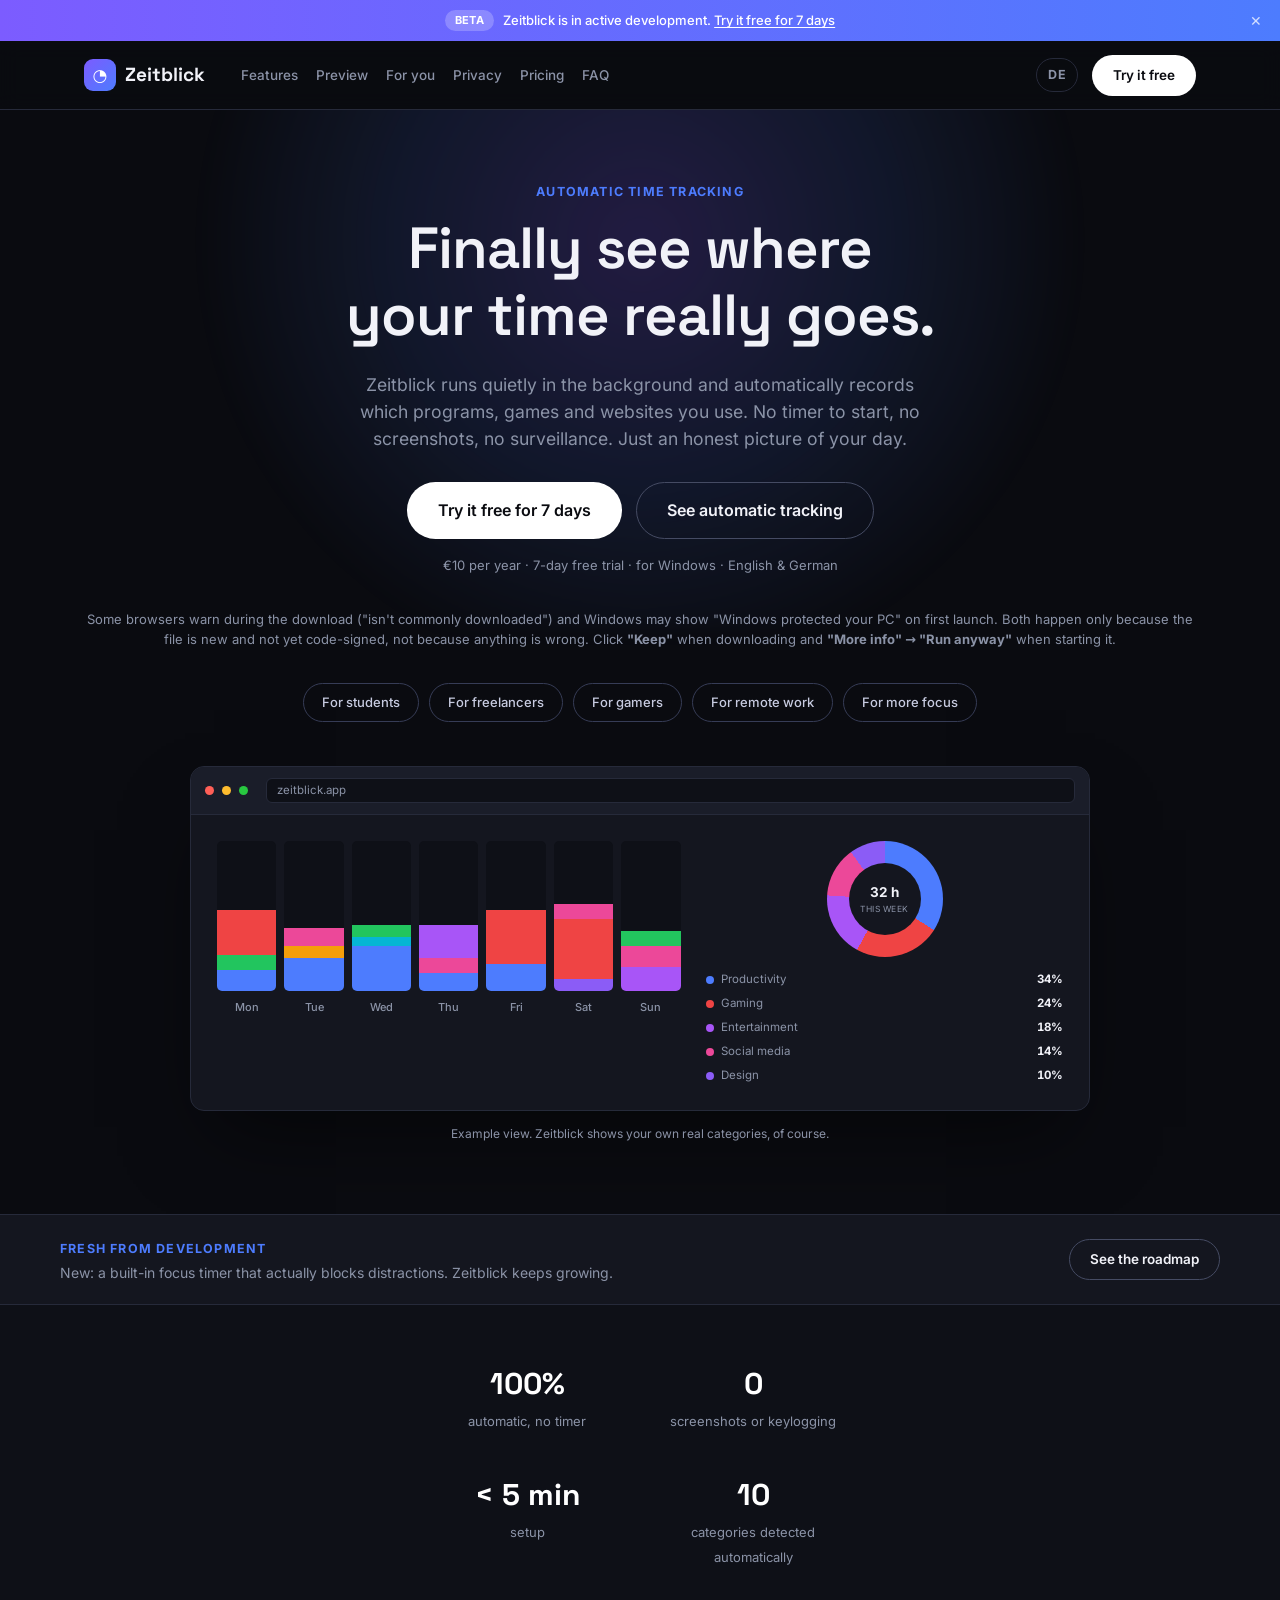
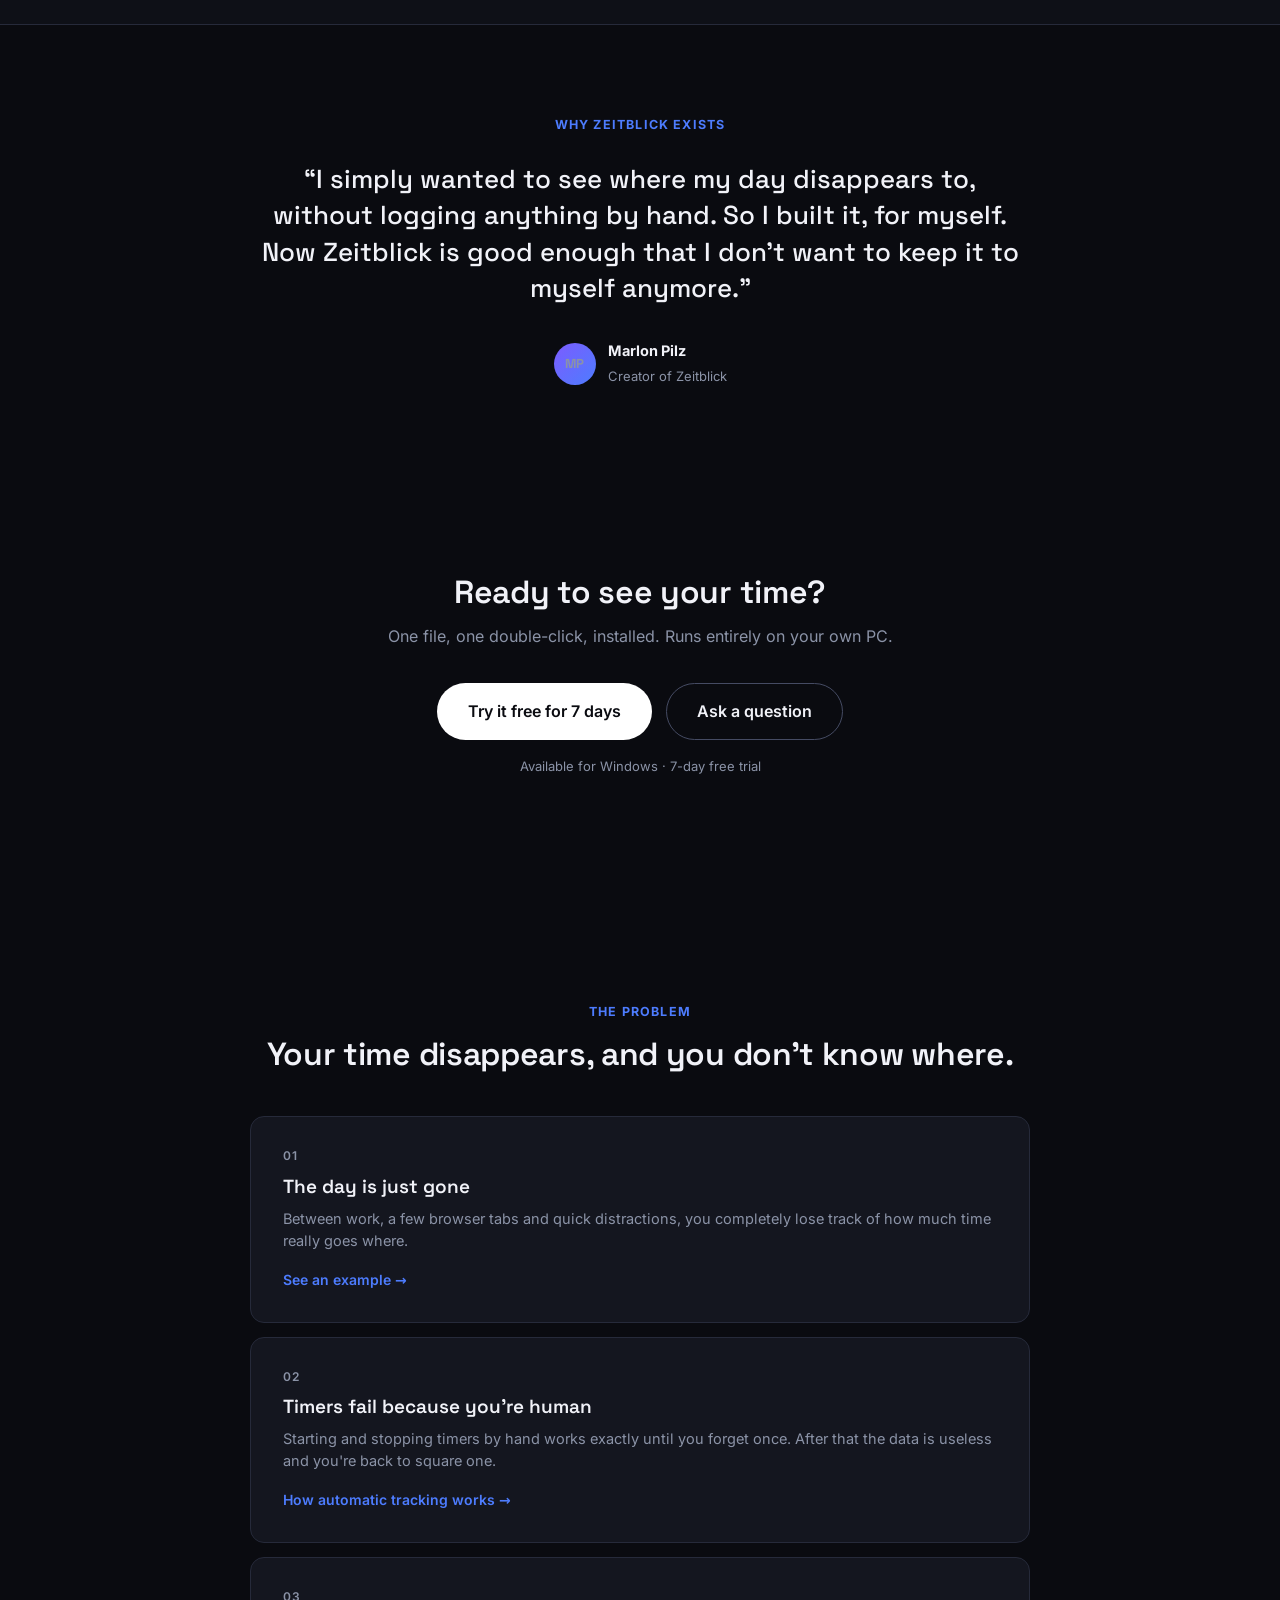
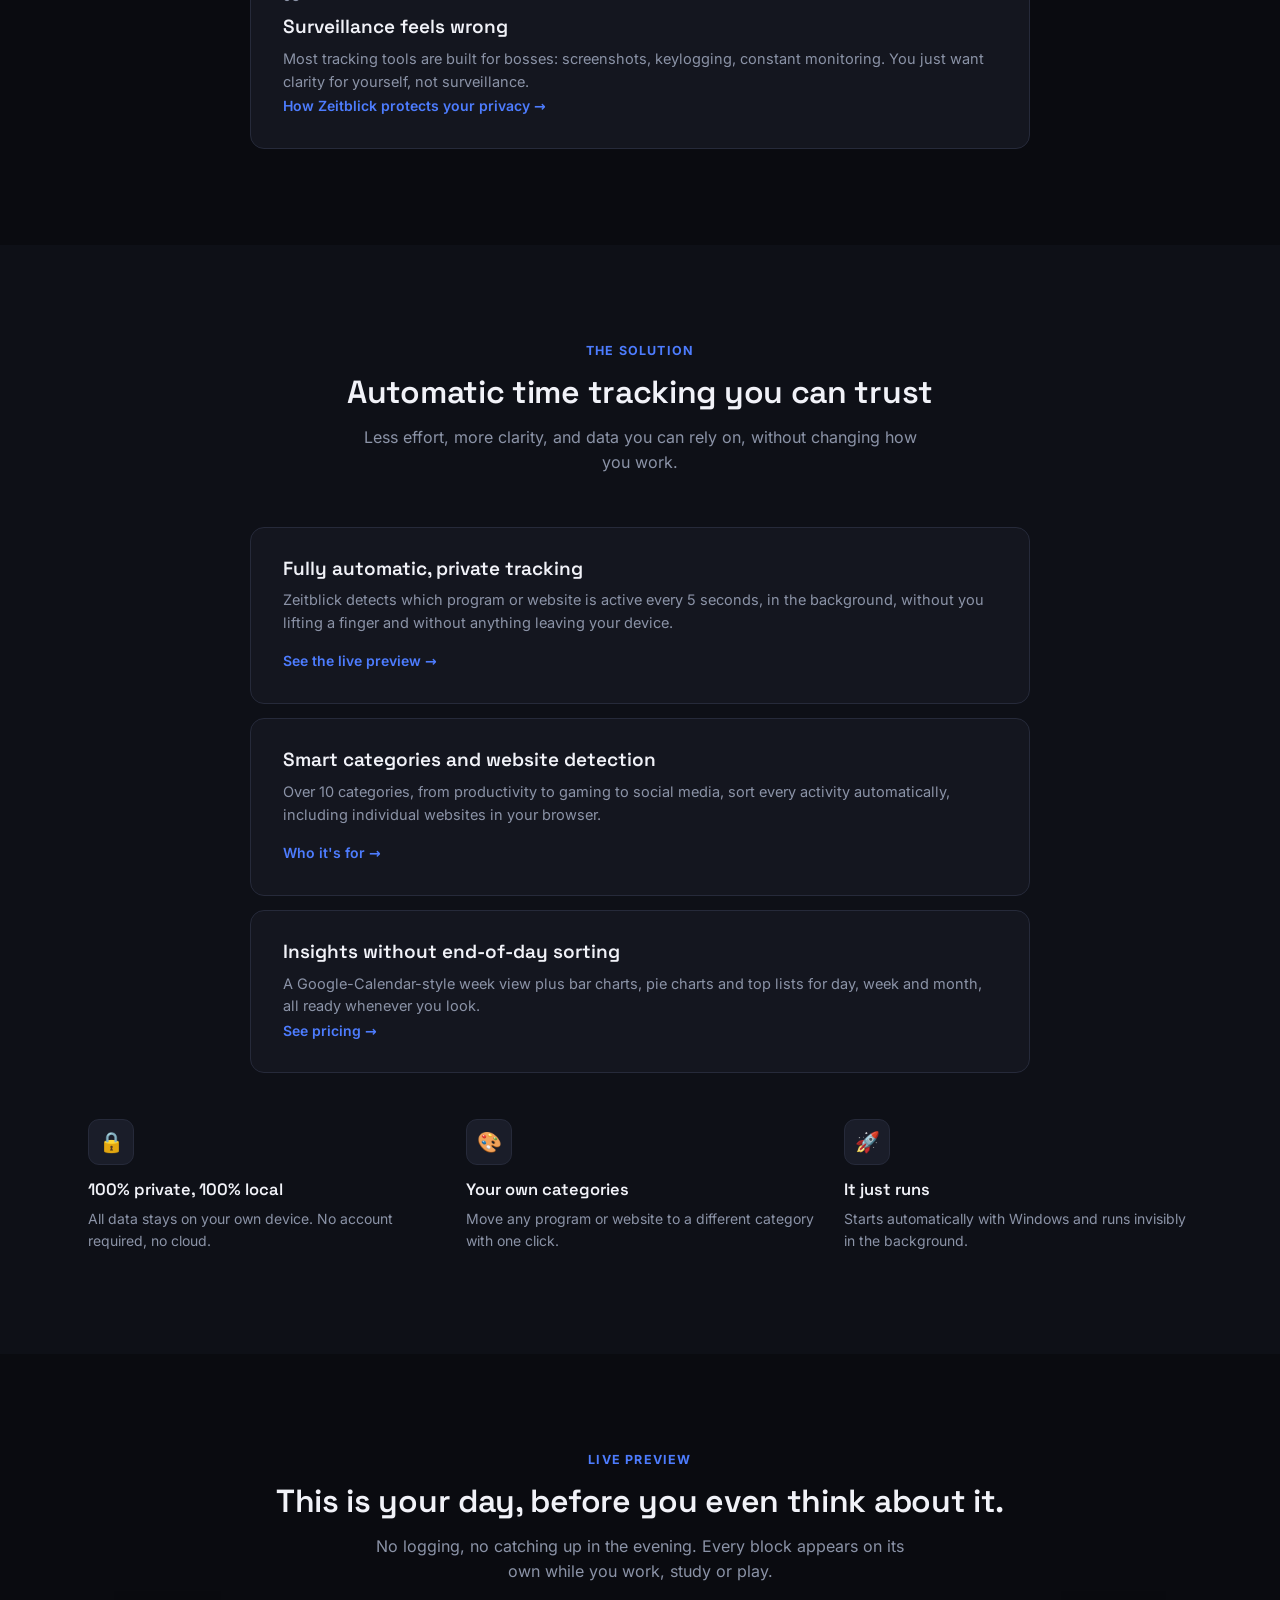
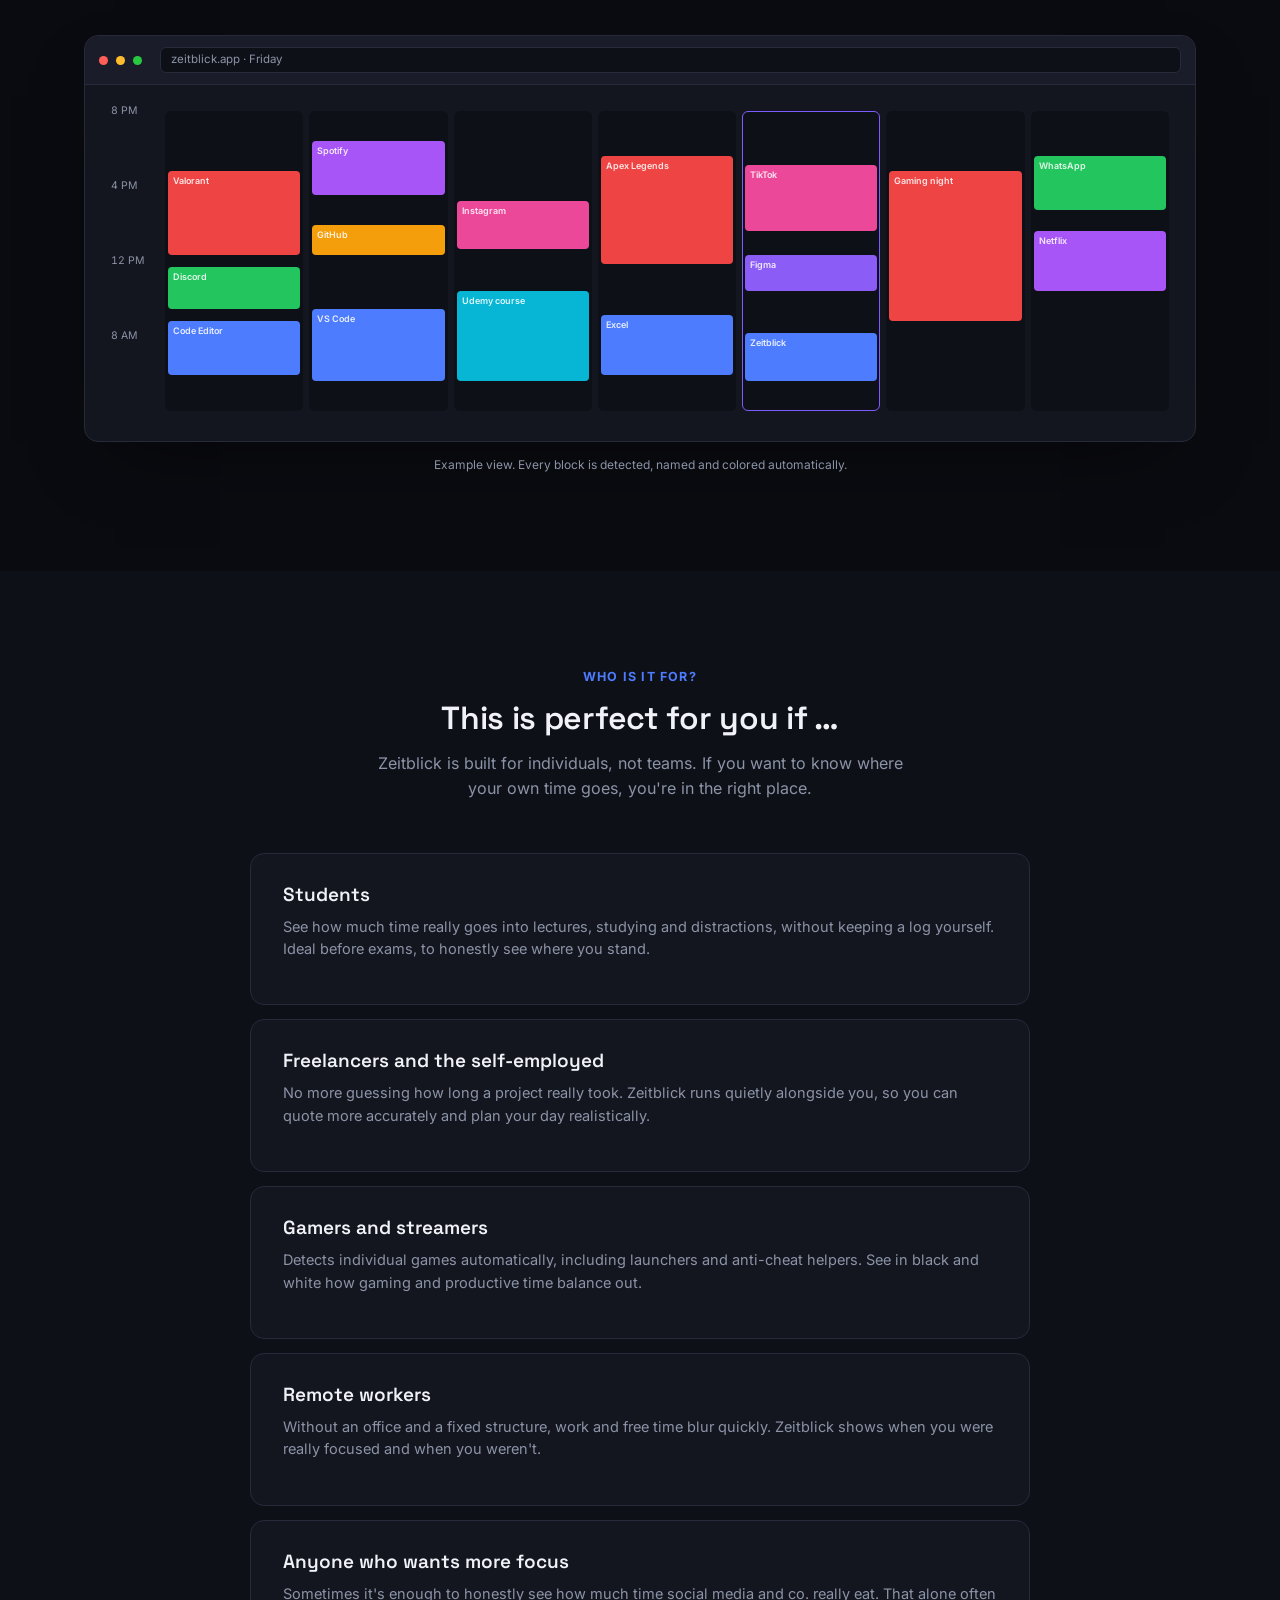
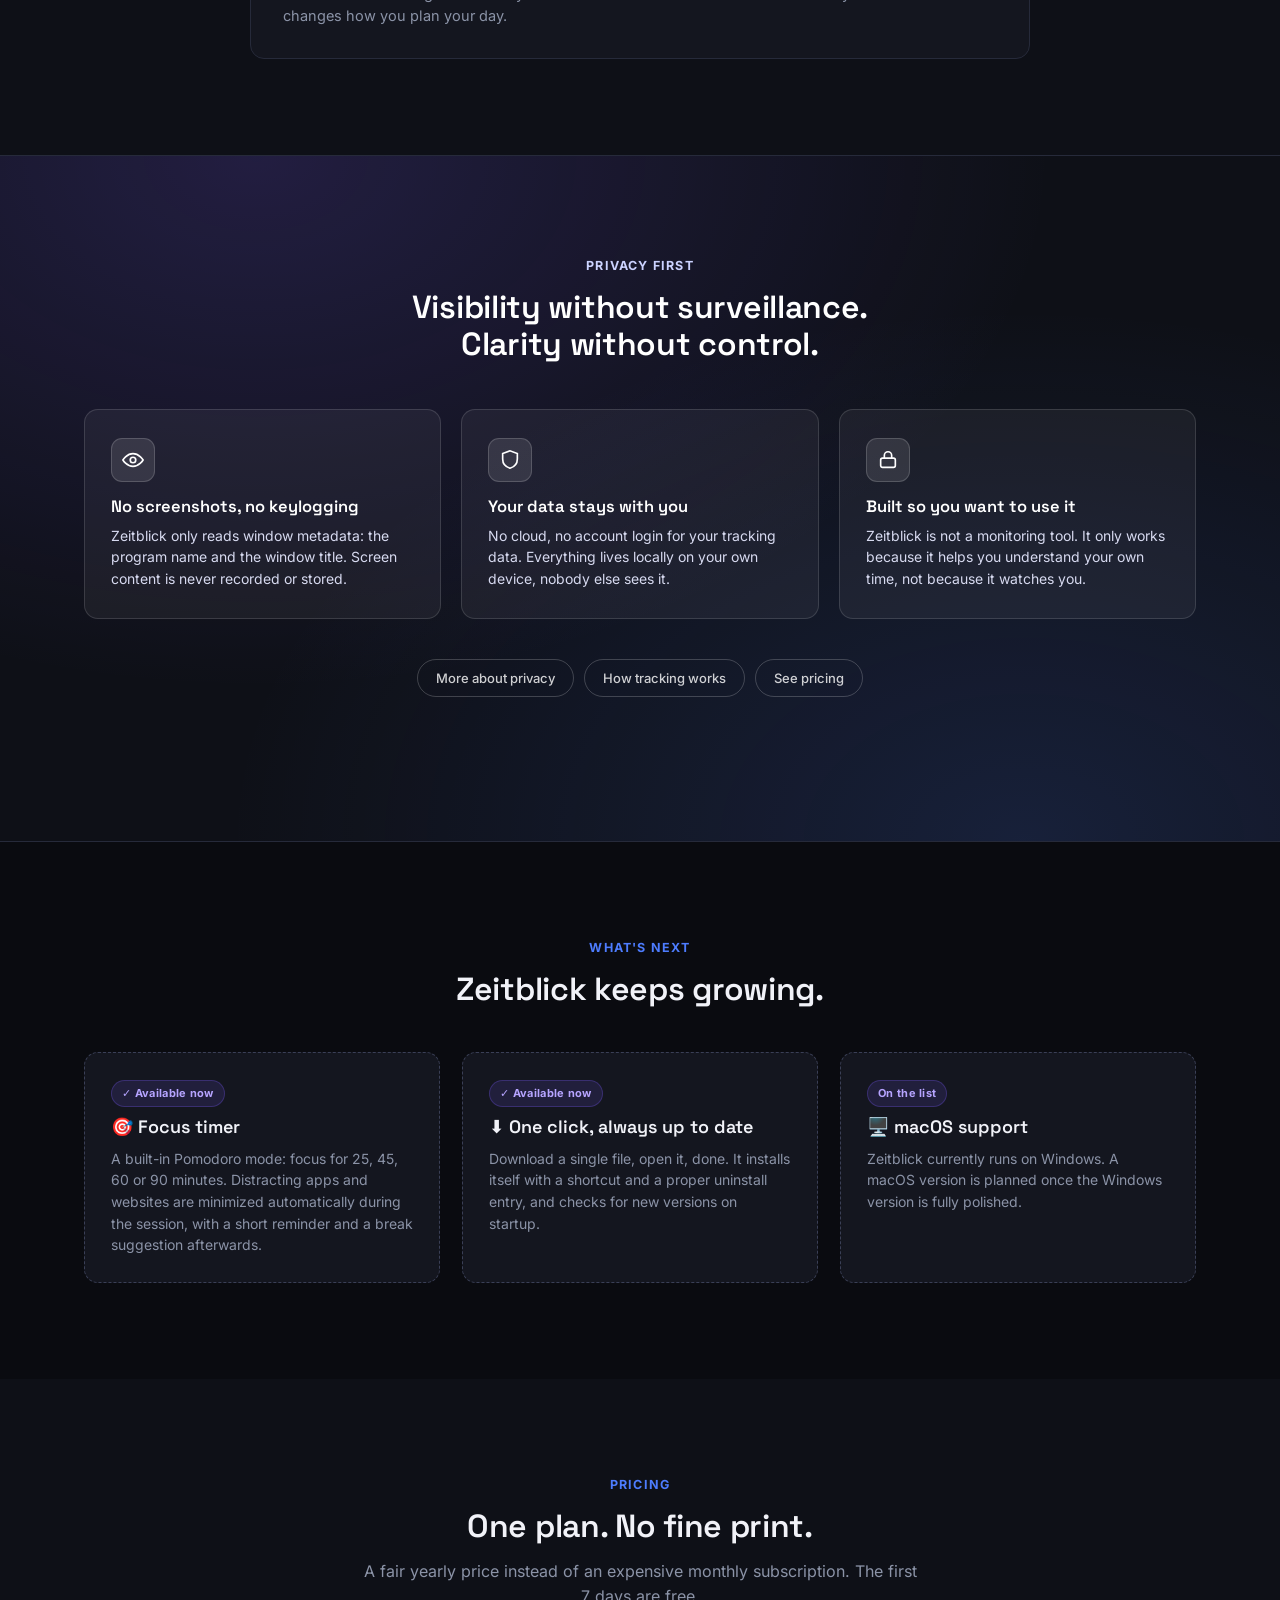
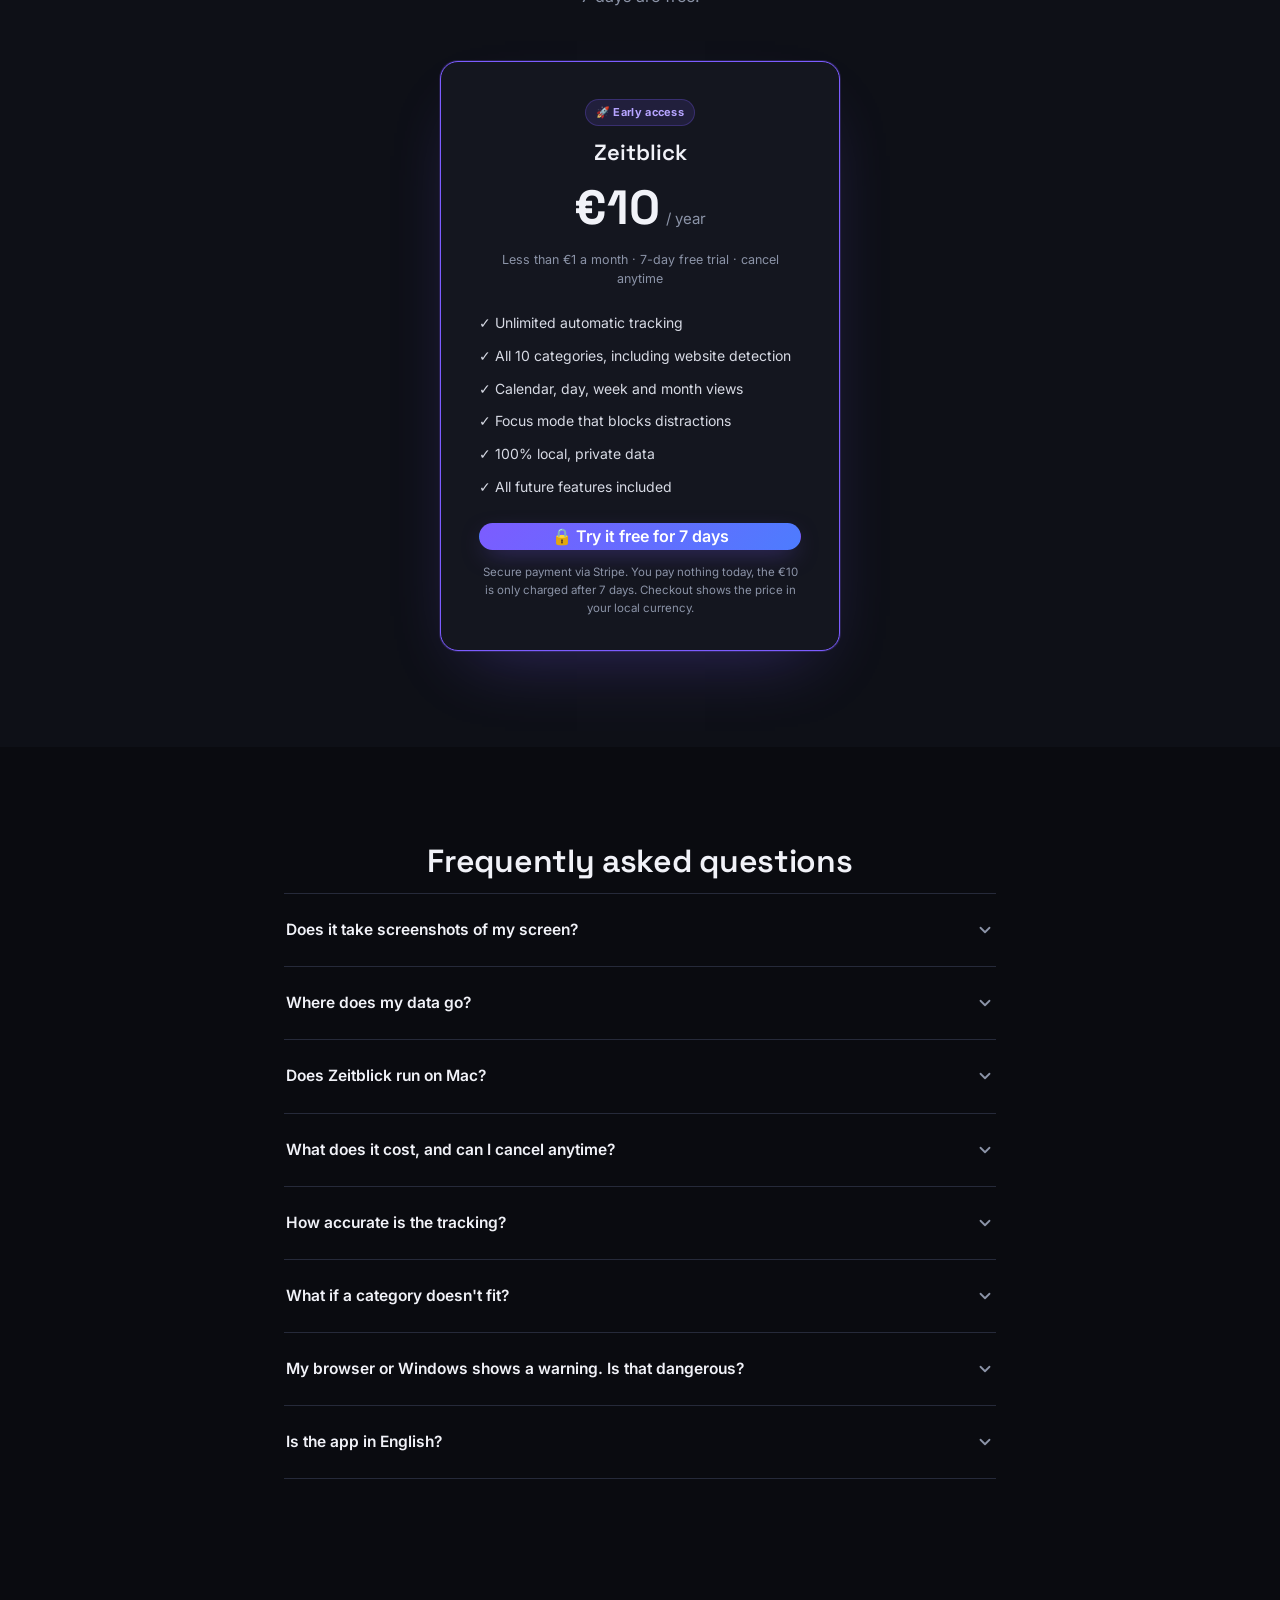
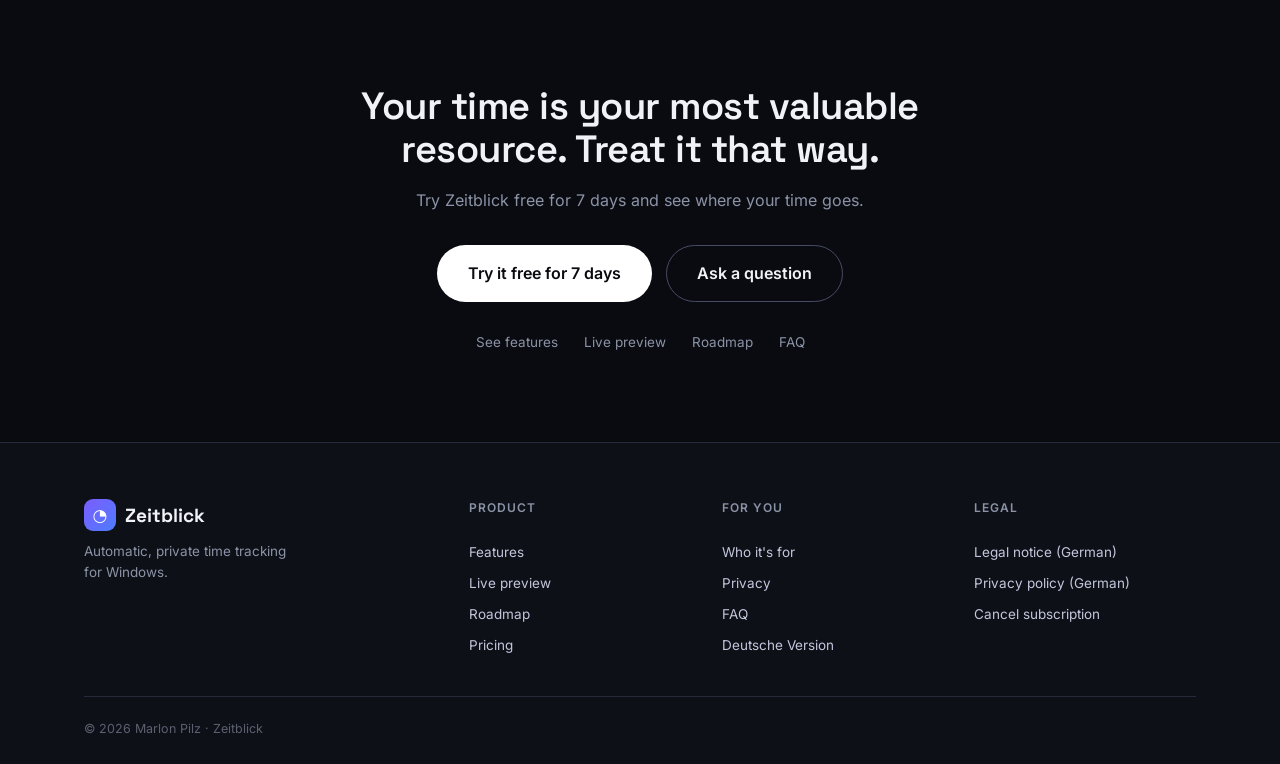
==== commit b36765f2: "Self-host Inter and Space Grotesk instead of loading Google Fonts Loading fonts.googleapis.com sends" ====
--- a/en/index.html
+++ b/en/index.html
@@ -20,10 +20,7 @@
   <meta property="og:locale" content="en_US">
   <meta name="twitter:card" content="summary_large_image">
   <link rel="icon" href="data:image/svg+xml,<svg xmlns='http://www.w3.org/2000/svg' viewBox='0 0 100 100'><text y='.9em' font-size='90'>⏱️</text></svg>">
-  <link rel="preconnect" href="https://fonts.googleapis.com">
-  <link rel="preconnect" href="https://fonts.gstatic.com" crossorigin>
-  <link href="https://fonts.googleapis.com/css2?family=Space+Grotesk:wght@500;600;700&family=Inter:wght@400;500;600;700&display=swap" rel="stylesheet">
-  <link rel="stylesheet" href="../style.css?v=6">
+  <link rel="stylesheet" href="../style.css?v=7">
 </head>
 <body>
 
--- a/style.css
+++ b/style.css
@@ -1,4 +1,39 @@
 /* ═══════════════ Zeitblick Landingpage ═══════════════ */
+
+/* Schriften selbst gehostet (fonts/, SIL OFL), damit beim Seitenaufruf keine
+   IP-Adresse an Google geht. Variable Fonts: eine Datei deckt alle Stärken ab. */
+@font-face {
+  font-family: "Inter";
+  font-style: normal;
+  font-weight: 400 700;
+  font-display: swap;
+  src: url("fonts/inter-latin-ext.woff2") format("woff2");
+  unicode-range: U+0100-02BA, U+02BD-02C5, U+02C7-02CC, U+02CE-02D7, U+02DD-02FF, U+0304, U+0308, U+0329, U+1D00-1DBF, U+1E00-1E9F, U+1EF2-1EFF, U+2020, U+20A0-20AB, U+20AD-20C0, U+2113, U+2C60-2C7F, U+A720-A7FF;
+}
+@font-face {
+  font-family: "Inter";
+  font-style: normal;
+  font-weight: 400 700;
+  font-display: swap;
+  src: url("fonts/inter-latin.woff2") format("woff2");
+  unicode-range: U+0000-00FF, U+0131, U+0152-0153, U+02BB-02BC, U+02C6, U+02DA, U+02DC, U+0304, U+0308, U+0329, U+2000-206F, U+20AC, U+2122, U+2191, U+2193, U+2212, U+2215, U+FEFF, U+FFFD;
+}
+@font-face {
+  font-family: "Space Grotesk";
+  font-style: normal;
+  font-weight: 500 700;
+  font-display: swap;
+  src: url("fonts/space-grotesk-latin-ext.woff2") format("woff2");
+  unicode-range: U+0100-02BA, U+02BD-02C5, U+02C7-02CC, U+02CE-02D7, U+02DD-02FF, U+0304, U+0308, U+0329, U+1D00-1DBF, U+1E00-1E9F, U+1EF2-1EFF, U+2020, U+20A0-20AB, U+20AD-20C0, U+2113, U+2C60-2C7F, U+A720-A7FF;
+}
+@font-face {
+  font-family: "Space Grotesk";
+  font-style: normal;
+  font-weight: 500 700;
+  font-display: swap;
+  src: url("fonts/space-grotesk-latin.woff2") format("woff2");
+  unicode-range: U+0000-00FF, U+0131, U+0152-0153, U+02BB-02BC, U+02C6, U+02DA, U+02DC, U+0304, U+0308, U+0329, U+2000-206F, U+20AC, U+2122, U+2191, U+2193, U+2212, U+2215, U+FEFF, U+FFFD;
+}
 
 :root {
   --bg: #0a0b10;
